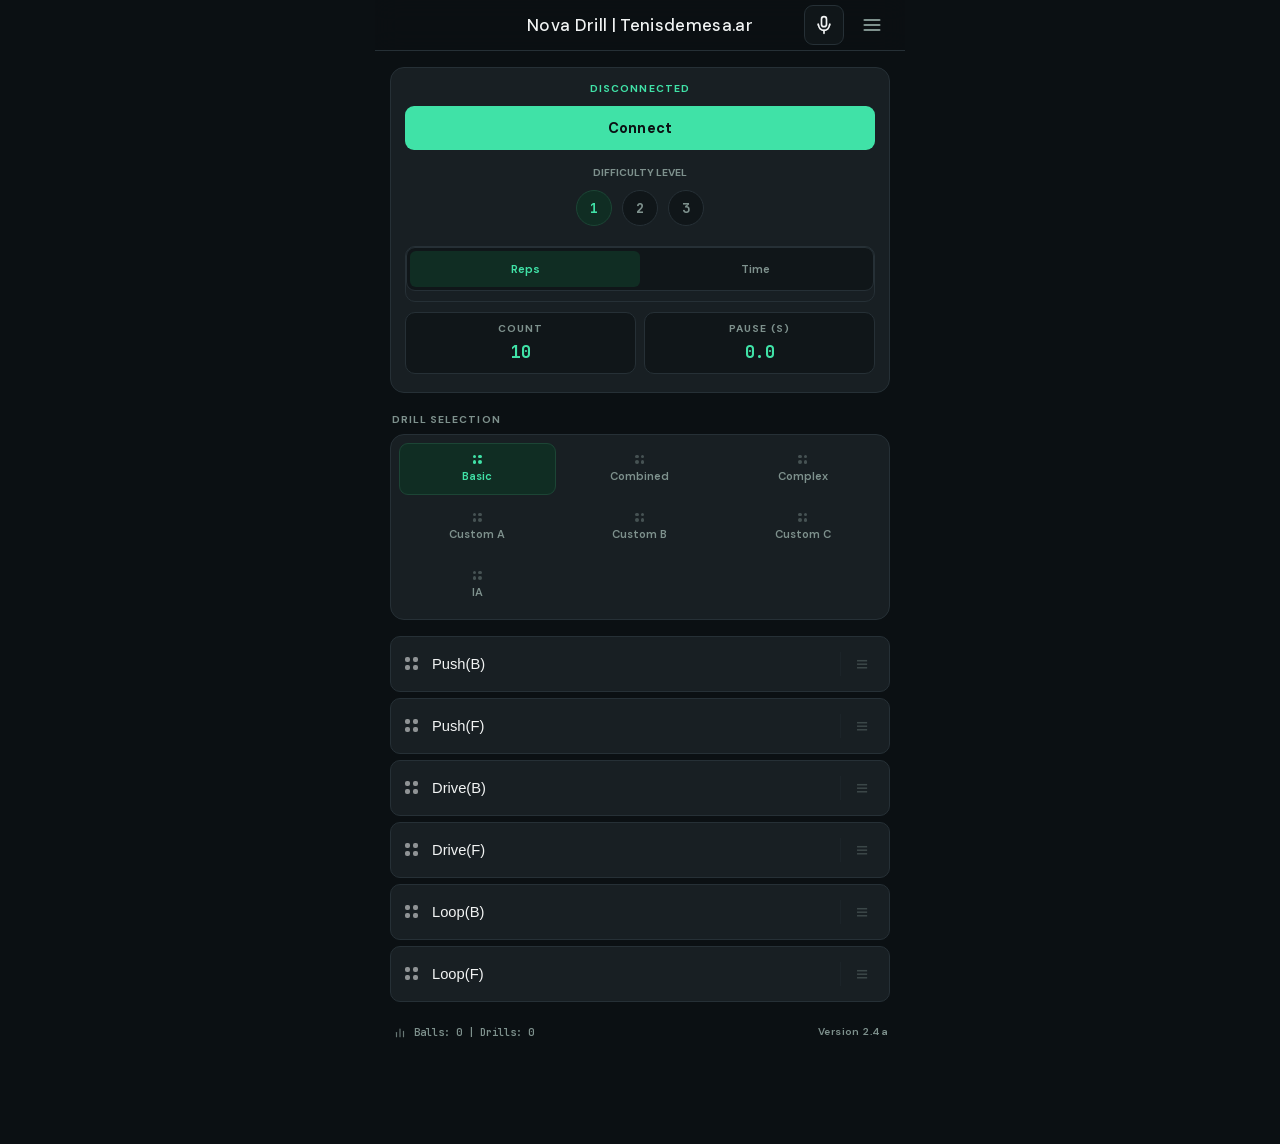
==== v2/index.html @ 384da22a "Put the app in v2/, and publish it with no build command at all The copy script existed to answer on" ====
<!DOCTYPE html>
<html lang="en" data-theme="standard">
<head>
    <meta charset="UTF-8">
    <!-- viewport-fit=cover lets the installed app draw under the status bar and
         notch; css/style.css pads it back out with env(safe-area-inset-*). -->
    <meta name="viewport" content="width=device-width, initial-scale=1.0, maximum-scale=1.0, user-scalable=no, viewport-fit=cover">
    <title data-i18n="app.title">Nova Drill | Tenisdemesa.ar</title>

    <!-- Installable app. The manifest carries one static theme_color, so
         js/pwa.js rewrites the meta tag below to follow the chosen theme. -->
    <link rel="manifest" href="manifest.webmanifest">
    <meta name="theme-color" content="#0b1013">
    <link rel="icon" href="icons/icon.svg" type="image/svg+xml">
    <link rel="icon" href="icons/favicon-32.png" sizes="32x32" type="image/png">
    <link rel="apple-touch-icon" href="icons/apple-touch-icon.png">

    <!-- Self-hosted, and precached by sw.js, so the type survives a launch
         with no network. The latin-ext faces are deliberately NOT preloaded:
         they only matter for the accented characters, and the browser fetches
         them on demand. -->
    <link rel="preload" href="fonts/dm-sans-latin.woff2" as="font" type="font/woff2" crossorigin>
    <link rel="preload" href="fonts/jbm-latin.woff2" as="font" type="font/woff2" crossorigin>

    <!-- iOS ignores the manifest for these three; ignored elsewhere. -->
    <meta name="apple-mobile-web-app-capable" content="yes">
    <meta name="apple-mobile-web-app-status-bar-style" content="black-translucent">
    <!-- The home-screen label, not the tab title. Launchers truncate these hard
         (Android around 12 characters), so this is the short form of the name
         rather than the full "Nova Drill | Tenisdemesa.ar". -->
    <meta name="apple-mobile-web-app-title" content="Nova Drill">

    <link rel="stylesheet" href="css/style.css">
</head>
<body>

<div class="container">
    
    <header>
        <!-- Two forms of one name. The header also floats two 40px controls
             over its right margin, and on a 375px phone the full name and those
             buttons cannot both fit at any readable size - they overlapped by
             7px on an iPhone SE, which is not a screen anybody should have to
             scroll a header for. The short form is the same brand, and it is
             what a narrow header has always wanted. -->
        <h1 class="brand">
            <!-- The name is the site's name, so the name goes to the site. It
                 carries no link styling: this is the app's own header, and the
                 anchor is here to make the line tappable and focusable rather
                 than to shout. `target` is what keeps a stray tap from
                 navigating a training session off the page. -->
            <a class="brand-link" href="https://tenisdemesa.ar/" target="_blank" rel="noopener noreferrer">
                <span class="brand-full" data-i18n="app.title">Nova Drill | Tenisdemesa.ar</span>
                <span class="brand-short" data-i18n="app.shortTitle">Nova</span>
            </a>
        </h1>
        <div class="ai-open-wrap">
            <button class="ai-open-btn" onclick="window.openAiView()" data-i18n-attr="aria-label:a11y.openAi;title:menu.ai">
                <svg viewBox="0 0 24 24" width="20" height="20" fill="none" stroke="currentColor" stroke-width="2" stroke-linecap="round" stroke-linejoin="round" aria-hidden="true">
                    <rect x="9" y="2" width="6" height="12" rx="3"></rect>
                    <line x1="5" y1="11" x2="5" y2="12"></line>
                    <line x1="19" y1="11" x2="19" y2="12"></line>
                    <path d="M5.5 12a6.5 6.5 0 0 0 13 0"></path>
                    <line x1="12" y1="18.5" x2="12" y2="22"></line>
                </svg>
            </button>
            <div class="menu-btn" onclick="toggleMenu()">
                <svg viewBox="0 0 24 24" stroke="currentColor" stroke-width="2.5" fill="none" stroke-linecap="round" stroke-linejoin="round"><line x1="3" y1="12" x2="21" y2="12"></line><line x1="3" y1="6" x2="21" y2="6"></line><line x1="3" y1="18" x2="21" y2="18"></line></svg>
            </div>
        </div>

        <!-- The dropdown lives INSIDE the header, and that is load-bearing.
             The header is `position: sticky`, so it is also the containing
             block for this absolutely-positioned child: `top: 58px` means 58px
             below the header, wherever the header currently is.

             It used to be a sibling of the header, inside .container. The
             container is `position: relative` and does not move when you
             scroll, so the menu was pinned 58px from the top of the DOCUMENT:
             scroll down, tap the hamburger - which stays on screen, because
             it is in the sticky header - and the menu opens 172px above the
             top of the viewport. Tapping the menu did nothing and looked
             like a dead button. -->
        <div id="theme-menu" class="theme-menu">
        <div class="menu-title" data-i18n="menu.drill">Drill</div>
        <!-- The colour chips stand in for the icon each row would have. They
             are decorative, so they follow the palette's semantic colours
             rather than carrying hexes of their own - two of the originals
             (#0984e3, #f5a623) were not in the palette at all after the
             redesign. -->
        <div class="theme-item" onclick="window.handleDownloadDialog()">
            <span class="color-preview" style="background:var(--spin-back)"></span> <span data-i18n="menu.downloadDrill">Download Drill</span>
        </div>

        <div class="theme-item" onclick="exportCustomDrills()"><span class="color-preview" style="background:var(--text)"></span> <span data-i18n="menu.exportDrills">Export Drills</span></div>
        <div class="theme-item" onclick="document.getElementById('csv-input').click()"><span class="color-preview" style="background:var(--text)"></span> <span data-i18n="menu.importDrills">Import Drills</span></div>

        <div style="border-top: 1px solid var(--border); margin: 5px 0;"></div>

        <div class="theme-item" onclick="window.openSettings()"><span class="color-preview" style="background:var(--spin-top)"></span> <span data-i18n="menu.settings">Settings</span></div>
        <div class="theme-item" onclick="window.openAboutModal()" data-i18n="menu.about">About</div>
        </div>
    </header>

    <input type="file" id="csv-input" accept=".csv" style="display:none" onchange="handleCSVUpload(event)">
    <input type="file" id="preset-file-input" accept=".json,.csv" style="display:none" onchange="handlePresetFileUpload(event)">

    <div class="settings-card">
        <div id="status-text" data-i18n="status.disconnected">Disconnected</div>
        <button id="btn-connect" class="btn-connect" data-i18n="action.connect">Connect</button>

        <div class="control-group" id="grp-difficulty">
            <div style="text-align:center; font-size:0.65rem; color:var(--text-light); margin-bottom:5px; font-weight:700;" data-i18n="label.difficulty">DIFFICULTY LEVEL</div>
            <div class="level-select">
                <div class="lvl-dot active" onclick="setLevel(1, this)">1</div>
                <div class="lvl-dot" onclick="setLevel(2, this)">2</div>
                <div class="lvl-dot" onclick="setLevel(3, this)">3</div>
            </div>
        </div>

        <div class="control-pill" style="margin-bottom: 10px; box-shadow:none; background:transparent; padding:0;">
            <div class="mode-switch">
                <div class="mode-option active" onclick="setMode('reps', this)" data-i18n="mode.reps">Reps</div>
                <div class="mode-option" onclick="setMode('time', this)" data-i18n="mode.time">Time</div>
            </div>
        </div>

        <div class="controls-row">
            <div class="control-pill" id="ui-reps">
                <label data-i18n="label.count">Count</label>
                <input type="number" id="input-reps" value="10">
            </div>
            <div class="control-pill hidden" id="ui-time">
                <label data-i18n="label.timeSeconds">Time (s)</label>
                <input type="number" id="input-time" value="60" step="10">
            </div>
                <div class="control-pill">
                    <label data-i18n="label.pauseSeconds">Pause (s)</label> <input type="number" id="input-pause" value="0.0" step="0.1">
                </div>
        </div>
    </div>

    <div class="section-label" data-i18n="label.drillSelection">Drill Selection</div>
    
    <div class="tabs-container">
        <div class="tab-btn active" onclick="switchTab('basic', this)">
            <div class="icon-grid"><div class="icon-dot"></div><div class="icon-dot"></div><div class="icon-dot"></div><div class="icon-dot"></div></div> <span data-i18n="tab.basic">Basic</span>
        </div>
        <div class="tab-btn" onclick="switchTab('combined', this)">
            <div class="icon-grid"><div class="icon-dot"></div><div class="icon-dot"></div><div class="icon-dot"></div><div class="icon-dot"></div></div> <span data-i18n="tab.combined">Combined</span>
        </div>
        <div class="tab-btn" onclick="switchTab('complex', this)">
            <div class="icon-grid"><div class="icon-dot"></div><div class="icon-dot"></div><div class="icon-dot"></div><div class="icon-dot"></div></div> <span data-i18n="tab.complex">Complex</span>
        </div>
        
        <div class="tab-btn" 
             onclick="switchTab('custom-a', this)"
             ondrop="window.handleTabDrop(event, 'custom-a')" 
             ondragover="window.allowTabDrop(event)">
            <div class="icon-grid"><div class="icon-dot"></div><div class="icon-dot"></div><div class="icon-dot"></div><div class="icon-dot"></div></div> <span data-i18n="tab.custom-a">Custom A</span>
        </div>
        <div class="tab-btn" 
             onclick="switchTab('custom-b', this)"
             ondrop="window.handleTabDrop(event, 'custom-b')" 
             ondragover="window.allowTabDrop(event)">
            <div class="icon-grid"><div class="icon-dot"></div><div class="icon-dot"></div><div class="icon-dot"></div><div class="icon-dot"></div></div> <span data-i18n="tab.custom-b">Custom B</span>
        </div>
        <div class="tab-btn" 
             onclick="switchTab('custom-c', this)"
             ondrop="window.handleTabDrop(event, 'custom-c')" 
             ondragover="window.allowTabDrop(event)">
            <div class="icon-grid"><div class="icon-dot"></div><div class="icon-dot"></div><div class="icon-dot"></div><div class="icon-dot"></div></div> <span data-i18n="tab.custom-c">Custom C</span>
        </div>
        <!-- The assistant's own category. It is NOT a custom set: AI drills
             live in nova_ai_drills, so importing a CSV cannot reach them and
             they are not in the shared drill file until one is moved. -->
        <div class="tab-btn" onclick="switchTab('ia', this)">
            <div class="icon-grid"><div class="icon-dot"></div><div class="icon-dot"></div><div class="icon-dot"></div><div class="icon-dot"></div></div> <span data-i18n="tab.ia">IA</span>
        </div>
    </div>

    <div id="view-basic" class="drill-list"></div>
    <div id="view-combined" class="drill-list hidden"></div>
    <div id="view-complex" class="drill-list hidden"></div>
    <div id="view-custom-a" class="drill-list hidden"></div>
    <div id="view-custom-b" class="drill-list hidden"></div>
    <div id="view-custom-c" class="drill-list hidden"></div>
    <div id="view-ia" class="drill-list hidden"></div>

    <div class="footer-row">
        <!-- The running totals are also the way into the statistics screen.
             A <button> rather than a div with onclick, because it is a control:
             it has to be focusable and fire on Enter/Space, and it needs a
             tap target. The padding is negative so the 40px hit area does not
             push the footer line apart. The .sr-only span names the
             destination without adding anything to the visual line - and its
             presence keeps the accessible name a superset of the visible
             label, which is what WCAG 2.5.3 asks for. -->
        <button class="stats-link" onclick="window.openStatsFromDrills()">
            <svg class="stats-link-icon" viewBox="0 0 24 24" fill="none" stroke="currentColor"
                 stroke-width="2" stroke-linecap="round" aria-hidden="true">
                <line x1="6" y1="20" x2="6" y2="13"></line>
                <line x1="12" y1="20" x2="12" y2="7"></line>
                <line x1="18" y1="20" x2="18" y2="11"></line>
            </svg>
            <span id="stats-display">Balls: 0 | Drills: 0</span>
            <span class="sr-only" data-i18n="menu.statistics">Statistics</span>
        </button>
        <div data-i18n="footer.version">Version 2.4a</div>
    </div>
    
    <div id="log" class="log-box"></div>
</div>

<!-- Settings: a full screen, not a modal. Everything that is not a
     drill action lives here. -->
<div id="settings-view" class="settings-view" hidden>
    <div class="settings-shell">
        <header class="settings-header">
            <button class="settings-back" onclick="window.closeSettings()" data-i18n-attr="aria-label:a11y.backToDrills">
                <svg viewBox="0 0 24 24" width="20" height="20" fill="none" stroke="currentColor" stroke-width="2.5" stroke-linecap="round" stroke-linejoin="round">
                    <polyline points="15 18 9 12 15 6"></polyline>
                </svg>
                <span data-i18n="menu.drill">Drills</span>
            </button>
            <h1 data-i18n="menu.settings">Settings</h1>
        </header>
        <div class="settings-body" id="settings-body"></div>
    </div>
</div>

<!-- Statistics: a full screen above Settings, reached from a row in Settings.
     Same treatment as #settings-view, and later in the file so it stacks on
     top of it. -->
<div id="stats-view" class="stats-view" hidden>
    <div class="settings-shell">
        <header class="settings-header">
            <button class="settings-back" onclick="window.closeStatsView()" data-i18n-attr="aria-label:a11y.backToSettings">
                <svg viewBox="0 0 24 24" width="20" height="20" fill="none" stroke="currentColor" stroke-width="2.5" stroke-linecap="round" stroke-linejoin="round">
                    <polyline points="15 18 9 12 15 6"></polyline>
                </svg>
                <span data-i18n="menu.settings">Settings</span>
            </button>
            <h1 data-i18n="menu.statistics">Statistics</h1>
        </header>
        <div class="settings-body" id="stats-body"></div>
    </div>
</div>

<!-- The AI assistant: a full screen above Statistics, reusing the same
     settings chrome. It comes after #stats-view so its z-index band (170)
     stacks over it, and before the modals, which it does not. Same
     open/close/hidden discipline as #settings-view and #stats-view. -->
<div id="ai-view" class="ai-view" hidden>
    <div class="settings-shell">
        <header class="settings-header">
            <button class="settings-back" onclick="window.closeAiView()" data-i18n-attr="aria-label:a11y.backToDrills">
                <svg viewBox="0 0 24 24" width="20" height="20" fill="none" stroke="currentColor" stroke-width="2.5" stroke-linecap="round" stroke-linejoin="round">
                    <polyline points="15 18 9 12 15 6"></polyline>
                </svg>
                <span data-i18n="ai.back">Drills</span>
            </button>
            <h1 data-i18n="ai.title">AI assistant</h1>
        </header>
        <div class="settings-body" id="ai-body"></div>
    </div>
</div>

<div id="toast" data-i18n="toast.default">Notification</div>
<div id="editor-modal" class="modal-overlay">
    <div class="modal">
        <div class="modal-header">
            <div class="header-top">
                <div class="title-container" onclick="window.handleRenameDrill()">
                    <span id="editor-drill-name" data-i18n="editor.drillName">Drill Name</span>
                    <span id="editor-drill-edit-icon">✎</span>
                </div>
                <div class="modal-close" onclick="closeEditor()">×</div>
            </div>
            <div class="header-actions">
                <button class="btn-header-share" onclick="window.handleShareDrill()" data-i18n-attr="title:editor.shareDrill">
                    <svg viewBox="0 0 24 24"><path d="M4 12v8a2 2 0 0 0 2 2h12a2 2 0 0 0 2-2v-8"></path><polyline points="16 6 12 2 8 6"></polyline><line x1="12" y1="2" x2="12" y2="15"></line></svg>
                </button>
                <label class="random-toggle-container">
                    <span class="toggle-label" data-i18n="editor.random">Random</span>
                    <input type="checkbox" id="chk-drill-random">
                    <div class="toggle-switch"></div>
                </label>
            </div>
        </div>
        <div id="editor-body" class="modal-body"></div>
        <div class="modal-footer">
            <button class="btn-modal btn-delete-drill" onclick="window.handleDeleteDrill()" data-i18n-attr="title:a11y.deleteDrill">
                <svg viewBox="0 0 24 24" fill="none" stroke="currentColor" stroke-width="2" stroke-linecap="round" stroke-linejoin="round">
                    <path d="M3.5 6h17"></path>
                    <path d="M8.7 6V4.3A1.3 1.3 0 0 1 10 3h4a1.3 1.3 0 0 1 1.3 1.3V6"></path>
                    <path d="M18.4 6l-.85 13.1a2 2 0 0 1-2 1.9H8.45a2 2 0 0 1-2-1.9L5.6 6"></path>
                    <path d="M10 10.5v6"></path><path d="M14 10.5v6"></path>
                </svg>
            </button>
            <button class="btn-modal btn-test-combo" onclick="window.handleTestCombo()" data-i18n="editor.testDrill">Test drill</button>
            <button class="btn-modal btn-save-as" onclick="window.handleSaveAsDrill()" data-i18n="action.saveAs">Save As</button>
            <button class="btn-modal btn-save" onclick="saveDrillChanges()" data-i18n="action.save">Save</button>
        </div>
    </div>
</div>

<div id="run-overlay" class="modal-overlay">
    <div class="modal" style="background: var(--surface); width: 90%; max-width:450px; padding: 30px 20px;">
        <div id="run-ui">
            <div class="countdown-circle">
                <svg viewBox="0 0 200 200">
                    <circle class="track" cx="100" cy="100" r="90"></circle>
                    <circle class="progress" id="run-progress" cx="100" cy="100" r="90"></circle>
                </svg>
                <div class="center-text">
                    <div class="count-val" id="run-display">4</div>
                    <div class="status-label" id="run-label" data-i18n="run.getReady">GET READY</div>
                </div>
            </div>
            <div class="run-controls">
                <button id="btn-pause" class="btn-run-ctrl btn-pause" onclick="togglePause()" data-i18n="run.pause">PAUSE</button>
                <button class="btn-run-ctrl btn-stop-run" onclick="stopRun()" data-i18n="run.stop">STOP</button>
            </div>
        </div>
    </div>
</div>

<div id="download-modal" class="modal-overlay">
    <div class="modal" style="height:auto; min-height:300px;">
        <div class="modal-header">
            <div class="modal-title" data-i18n="modal.importDrill">Import Drill</div>
            <div class="modal-close" onclick="window.closeDownloadModal()">×</div>
        </div>
        <div class="modal-body" style="display:flex; flex-direction:column; gap:20px; padding-top:15px;">
            <div class="control-pill" style="box-shadow:none; border:1px solid var(--border);">
                <label data-i18n="label.shareCode">Share Code</label>
                <input type="text" id="dl-code" data-i18n-attr="placeholder:placeholder.shareCode" placeholder="ABC123" maxlength="6" 
                       style="text-align:center; letter-spacing:4px; text-transform:uppercase; font-size:1.6rem; color:var(--primary); font-weight:800;">
            </div>
            <div>
                <div class="section-label" style="text-align:center; margin-bottom:8px;" data-i18n="label.selectDestination">Select Destination</div>
                <div class="mode-switch" id="dl-cat-switch">
                    <div class="mode-option active" onclick="window.selectDlCategory('custom-a', this)" data-i18n="tab.custom-a">Custom A</div>
                    <div class="mode-option" onclick="window.selectDlCategory('custom-b', this)" data-i18n="tab.custom-b">Custom B</div>
                    <div class="mode-option" onclick="window.selectDlCategory('custom-c', this)" data-i18n="tab.custom-c">Custom C</div>
                </div>
            </div>
        </div>
        <div class="modal-footer">
             <button class="btn-modal btn-save" onclick="window.performDownload()" data-i18n="action.downloadImport">Download & Import</button>
        </div>
    </div>
</div>

<div id="save-as-modal" class="modal-overlay">
    <div class="modal" style="height:auto; min-height:300px;">
        <div class="modal-header">
            <div class="modal-title" data-i18n="modal.saveAsNew">Save As New Drill</div>
            <div class="modal-close" onclick="window.closeSaveAsModal()">×</div>
        </div>
        <div class="modal-body" style="display:flex; flex-direction:column; gap:20px; padding-top:15px;">
            <div class="control-pill" style="box-shadow:none; border:1px solid var(--border);">
                <label data-i18n="label.drillNameMax40">Drill Name (Max 40)</label>
                <input type="text" id="save-name" data-i18n-attr="placeholder:placeholder.myNewDrill" placeholder="My New Drill" maxlength="40" 
                       style="text-align:center; font-size:1.2rem; color:var(--primary); font-weight:800; background:transparent;">
            </div>
            <div>
                <div class="section-label" style="text-align:center; margin-bottom:8px;" data-i18n="label.selectDestination">Select Destination</div>
                <div class="mode-switch" id="save-cat-switch">
                    <div class="mode-option active" onclick="window.selectSaveCategory('custom-a', this)" data-i18n="tab.custom-a">Custom A</div>
                    <div class="mode-option" onclick="window.selectSaveCategory('custom-b', this)" data-i18n="tab.custom-b">Custom B</div>
                    <div class="mode-option" onclick="window.selectSaveCategory('custom-c', this)" data-i18n="tab.custom-c">Custom C</div>
                </div>
            </div>
        </div>
        <div class="modal-footer">
             <button class="btn-modal btn-save" onclick="window.performSaveAs()" data-i18n="action.saveDrill">Save Drill</button>
        </div>
    </div>
</div>

<div id="preset-sheet" class="modal-overlay">
    <div class="modal" style="height:auto; max-height:90vh;">
        <div class="modal-header">
            <div class="modal-title" data-i18n="modal.ballPresets">Ball Presets</div>
            <div class="modal-close" onclick="window.closePresetSheet()">&times;</div>
        </div>
        <div class="modal-body" id="preset-list"></div>
        <div class="modal-footer">
            <button class="btn-modal btn-preset-new" onclick="window.openPresetEditor(null)" data-i18n="action.newPreset">+ New Preset</button>
        </div>
    </div>
</div>

<div id="preset-modal" class="modal-overlay">
    <div class="modal" style="height:auto; max-height:90vh;">
        <div class="modal-header">
            <div class="modal-title" id="preset-modal-title" data-i18n="modal.newPreset">New Preset</div>
            <div class="modal-close" onclick="window.closePresetEditor()">&times;</div>
        </div>
        <div class="modal-body" id="preset-editor-body"></div>
        <div class="modal-footer">
            <button class="btn-modal btn-delete-preset" onclick="window.deleteEditingPreset()" data-i18n-attr="title:a11y.deletePreset">
                <svg viewBox="0 0 24 24" fill="none" stroke="currentColor" stroke-width="2" stroke-linecap="round" stroke-linejoin="round">
                    <path d="M3.5 6h17"></path>
                    <path d="M8.7 6V4.3A1.3 1.3 0 0 1 10 3h4a1.3 1.3 0 0 1 1.3 1.3V6"></path>
                    <path d="M18.4 6l-.85 13.1a2 2 0 0 1-2 1.9H8.45a2 2 0 0 1-2-1.9L5.6 6"></path>
                    <path d="M10 10.5v6"></path><path d="M14 10.5v6"></path>
                </svg>
            </button>
            <button class="btn-modal btn-save" onclick="window.savePresetEditor()" data-i18n="action.savePreset">Save Preset</button>
        </div>
    </div>
</div>

<div id="about-modal" class="modal-overlay">
    <div class="modal" style="height:auto; width:88%; max-width:340px;">
        <div class="modal-header">
            <div class="modal-title" data-i18n="modal.about">About</div>
            <div class="modal-close" onclick="window.closeAboutModal()">×</div>
        </div>
        <div class="modal-body about-body">
            <h3 class="about-title" data-i18n="app.title">Nova Drill | Tenisdemesa.ar</h3>
            <p class="about-version" data-i18n="footer.version">Version 2.4a</p>
            <a class="about-link" href="https://github.com/Ceneka/nova" target="_blank" rel="noopener noreferrer"
               data-i18n="about.viewOnGithub">View on GitHub</a>

            <!-- Where the app lives. The blurb is the reason to go there, not
                 just the domain, so it is written as a sentence rather than
                 left to the URL to explain. The domain itself is not
                 translated - it is a domain. -->
            <a class="about-site" href="https://tenisdemesa.ar/" target="_blank" rel="noopener noreferrer">
                <span class="about-site-name">tenisdemesa.ar</span>
                <span class="about-site-blurb" data-i18n="about.siteBlurb">Find table tennis tournaments all over Argentina.</span>
            </a>

            <!-- The original. Kept deliberately: this app is a continuation of
                 someone else's, and the About box is the one place that fact
                 is visible without leaving the app. -->
            <div class="about-credits">
                <p class="about-thanks" data-i18n="about.thanks">An independent continuation of the original Nova app. Thanks to its author for the work this is built on.</p>
                <a class="about-original" href="https://github.com/olanga/nova" target="_blank" rel="noopener noreferrer"
                   data-i18n="about.originalProject">Visit the original project</a>
            </div>
        </div>
    </div>
</div>

<div id="summary-modal" class="modal-overlay">
    <div class="modal" style="height:auto; width:90%; max-width:380px;">
        <div class="modal-header">
            <div class="modal-title" data-i18n="modal.sessionSummary">Session Summary</div>
        </div>
        <div class="modal-body" style="display:flex; flex-direction:column; gap:15px; padding:15px 0;">
            <div style="text-align:center; color:var(--text-light); font-size:0.9rem; margin-bottom:10px;">
                <span data-i18n="summary.complete">Training session complete!</span>
            </div>
            <div style="display:flex; gap:10px; justify-content:center;">
                <div class="control-pill">
                    <label data-i18n="unit.drills">Drills</label>
                    <div id="sum-drills-val" style="font-size:1.8rem; font-weight:800; color:var(--primary); line-height:1;">0</div>
                </div>
                <div class="control-pill">
                    <label data-i18n="unit.balls">Balls</label>
                    <div id="sum-balls-val" style="font-size:1.8rem; font-weight:800; color:var(--primary); line-height:1;">0</div>
                </div>
                <div class="control-pill">
                    <label data-i18n="unit.time">Time</label>
                    <div id="sum-time-val" style="font-size:1.8rem; font-weight:800; color:var(--text); line-height:1;">0:00</div>
                </div>
            </div>
        </div>
        <div class="modal-footer">
             <button class="btn-modal btn-save" onclick="window.closeSummaryModal()" data-i18n="action.close">Close</button>
        </div>
    </div>
</div>

<script type="module" src="js/main.js"></script>

</body>
</html>
---- v2/css/style.css ----
/* ==========================================================================
   NOVA DRILL CONTROL

   The visual system is a dark, low-chroma shell with one bright "neon"
   accent, taken from tenisdemesa.ar so the app and the site it ships inside
   read as one thing. The four themes are four accent hues over the same dark
   surfaces, which is why a stored theme preference (nova_theme_pref) still
   means something after this change.

   Nothing here is a build artefact. One stylesheet, CSS custom properties per
   theme, no preprocessor. See AGENTS.md.
   ========================================================================== */

/* ==========================================================================
   TYPEFACES
   DM Sans for the interface, JetBrains Mono for anything numeric. Both are
   self-hosted under fonts/ rather than pulled from a CDN: this app's whole
   reason for existing is running with no signal at a table, and a webfont
   that only arrives over the network is a webfont that silently falls back
   exactly when it matters. Both are SIL Open Font License 1.1.
   ========================================================================== */

/* Latin-ext first: the unicode-range on each face is what tells the browser
   which file a character lives in, so order here is cosmetic. */
@font-face {
    font-family: 'DM Sans';
    font-style: normal;
    font-weight: 100 1000;
    font-display: swap;
    src: url('../fonts/dm-sans-latin-ext.woff2') format('woff2');
    unicode-range: U+0100-02BA, U+02BD-02C5, U+02C7-02CC, U+02CE-02D7,
                   U+02DD-02FF, U+0304, U+0308, U+0329, U+1D00-1DBF,
                   U+1E00-1E9F, U+1EF2-1EFF, U+2020, U+20A0-20AB, U+20AD-20C0,
                   U+2113, U+2C60-2C7F, U+A720-A7FF;
}
@font-face {
    font-family: 'DM Sans';
    font-style: normal;
    font-weight: 100 1000;
    font-display: swap;
    src: url('../fonts/dm-sans-latin.woff2') format('woff2');
    unicode-range: U+0000-00FF, U+0131, U+0152-0153, U+02BB-02BC, U+02C6,
                   U+02DA, U+02DC, U+0304, U+0308, U+0329, U+2000-206F,
                   U+20AC, U+2122, U+2191, U+2193, U+2212, U+2215, U+FEFF,
                   U+FFFD;
}

@font-face {
    font-family: 'JetBrains Mono';
    font-style: normal;
    font-weight: 100 800;
    font-display: swap;
    src: url('../fonts/jbm-latin-ext.woff2') format('woff2');
    unicode-range: U+0100-02BA, U+02BD-02C5, U+02C7-02CC, U+02CE-02D7,
                   U+02DD-02FF, U+0304, U+0308, U+0329, U+1D00-1DBF,
                   U+1E00-1E9F, U+1EF2-1EFF, U+2020, U+20A0-20AB, U+20AD-20C0,
                   U+2113, U+2C60-2C7F, U+A720-A7FF;
}
@font-face {
    font-family: 'JetBrains Mono';
    font-style: normal;
    font-weight: 100 800;
    font-display: swap;
    src: url('../fonts/jbm-latin.woff2') format('woff2');
    unicode-range: U+0000-00FF, U+0131, U+0152-0153, U+02BB-02BC, U+02C6,
                   U+02DA, U+02DC, U+0304, U+0308, U+0329, U+2000-206F,
                   U+20AC, U+2122, U+2191, U+2193, U+2212, U+2215, U+FEFF,
                   U+FFFD;
}

/* ==========================================================================
   THEME DEFINITIONS

   The neutrals are shared by all four themes on purpose: only the accent
   changes. That is what makes the Settings theme grid readable as a row of
   colour choices rather than four different-looking apps.

   Every text/background pair below clears WCAG AA in every theme, and
   tests/integration.html re-checks the preset and statistics screens on every
   push rather than taking this comment's word for it.

   --danger and --primary are FILL colours: text on them is --on-accent, which
   is a near-black and clears AA on all four accents. White does not (it is
   3.9:1 on the danger red), which is why the deletes are dark-on-red.
   ========================================================================== */

:root {
    --trans-speed: 0.2s;

    --font-sans: 'DM Sans', -apple-system, BlinkMacSystemFont, 'Segoe UI',
                 Roboto, Helvetica, Arial, sans-serif;
    --font-mono: 'JetBrains Mono', ui-monospace, SFMono-Regular, Menlo,
                 Consolas, monospace;

    /* Shared neutrals. These are tenisdemesa.ar's own values, rounded to
       8-bit hex: hsl(204 25% 6%) and friends. */
    --bg: #0b1013;            /* the page, and the status bar */
    --surface: #181f23;       /* a card sitting on the page */
    --card-bg: #12181c;       /* a recessed container INSIDE a surface */
    --input-bg: #101619;      /* wells, tracks, anything you type into */
    --text: #f1f3f3;          /* hsl(160 8% 95%) */
    --text-light: #7e918d;    /* hsl(168 8% 53%) - 5.0:1 on --surface */
    --border: #263036;        /* hairline; hsl(204 18% 18%) */
    --header-bg: rgba(11, 16, 19, 0.82);
    --menu-bg: rgba(24, 31, 35, 0.97);
    --shadow: rgba(0, 0, 0, 0.5);

    /* Text that sits ON a --primary / --danger / --spin-* fill. */
    --on-accent: #0b1013;

    /* Semantic fills that are the same in every theme. */
    --danger: #e5484d;
    --danger-ink: #ff8a8f;    /* --danger as TEXT, which needs to be lighter */
    --danger-dim: rgba(229, 72, 77, 0.14);
    --spin-top: #f2a33c;      /* topspin, and only topspin, is amber */
    --spin-back: #3fa9f5;     /* backspin is blue, in every theme */
    --switch-off: #2b383e;    /* a toggle that is off */
    --hover: rgba(255, 255, 255, 0.05);
    --log-bg: #0d1214;

    /* A focus ring and a selected state are boundaries, not decoration, so
       they wear the accent: it is the one colour here with the contrast to
       carry a 3:1 non-text boundary on a near-black surface. */
    --focus: var(--primary);
}

/* Mesa - the tenisdemesa.ar accent, hsl(158 74% 57%). */
[data-theme="standard"] {
    --primary: #40e2a7;
    --primary-ink: #40e2a7;
    --primary-solid-ink: #0b1013;
    --primary-dim: rgba(64, 226, 167, 0.12);
    --accent-fill: #102d23;   /* hsl(158 48% 12%) */
    --accent-line: #1c4535;   /* the site's own accent button border */
    --ring-track: #263036;
    --ring-color: #40e2a7;
}

/* Ocean - the same dark shell on a sky-blue accent. */
[data-theme="ocean"] {
    --primary: #45b8f0;
    --primary-ink: #45b8f0;
    --primary-solid-ink: #07131c;
    --primary-dim: rgba(69, 184, 240, 0.12);
    --accent-fill: #0d2635;
    --accent-line: #16455f;
    --ring-track: #263036;
    --ring-color: #45b8f0;
}

/* Forest - a leaf green, far enough from Mesa's mint to tell apart in the
   theme grid at 26px. */
[data-theme="forest"] {
    --primary: #8fd14f;
    --primary-ink: #8fd14f;
    --primary-solid-ink: #0f1407;
    --primary-dim: rgba(143, 209, 79, 0.12);
    --accent-fill: #1e2a12;
    --accent-line: #3c5220;
    --ring-track: #263036;
    --ring-color: #8fd14f;
}

/* Night - violet. */
[data-theme="night"] {
    --primary: #b98cf5;
    --primary-ink: #b98cf5;
    --primary-solid-ink: #120a1f;
    --primary-dim: rgba(185, 140, 245, 0.13);
    --accent-fill: #241a37;
    --accent-line: #43305e;
    --ring-track: #263036;
    --ring-color: #b98cf5;
}

/* ==========================================================================
   GLOBAL
   ========================================================================== */

body {
    font-family: var(--font-sans);
    background: var(--bg);
    color: var(--text);
    display: flex;
    flex-direction: column;
    align-items: center;
    min-height: 100vh;
    margin: 0;
    padding: 0 15px;
    box-sizing: border-box;
    transition: background-color var(--trans-speed), color var(--trans-speed);
    -webkit-font-smoothing: antialiased;
    -moz-osx-font-smoothing: grayscale;
    -webkit-tap-highlight-color: transparent;
}

.container {
    width: 100%;
    max-width: 500px;
    position: relative;
    padding-bottom: 80px;
}

/* Every focusable control gets the accent ring. The app is a touch app, so
   this mostly matters for the keyboard cases (Settings, the editor), but a
   visible focus style has to be visible somewhere. */
:focus-visible {
    outline: 2px solid var(--focus);
    outline-offset: 2px;
    border-radius: 4px;
}

/* --- HEADER --- */
/* Sticky with a blurred backdrop, the way the rest of the site holds its nav
   in place. It is inside .container, so it sticks to the top of the document
   scroll rather than floating free. */
header {
    display: flex;
    align-items: center;
    justify-content: center;
    /* The title is the ONLY thing in the flow and stays genuinely centred.
       The buttons float over the header's right margin, which is what the
       hamburger always did. Reserving a grid column for them instead - the
       obvious-looking fix - costs the title its width: at 430px a 1fr-auto-1fr
       grid leaves the title 208px for 219px of text, and at 320px it leaves
       98px, so it clips either way. Floating needs no space reserved, because
       the title is short enough to stop short of the buttons on its own. */
    position: sticky;
    top: 0;
    z-index: 90;
    margin: 0 -15px 16px;
    padding: 14px 25px;
    background: var(--header-bg);
    backdrop-filter: blur(12px);
    -webkit-backdrop-filter: blur(12px);
    border-bottom: 1px solid var(--border);
}
header h1 {
    min-width: 0;
    text-align: center;
    white-space: nowrap;
    overflow: hidden;
    text-overflow: ellipsis;
}
/* The brand is a link to the site the app is published inside, and it looks
   like nothing of the sort: no underline, no link colour. An anchor in the
   middle of the app's own header that painted itself like a link would fight
   the two controls floating beside it. Left `display: inline` on purpose - an
   inline-block would give the h1's `text-overflow: ellipsis` something it
   cannot clip. */
header h1 .brand-link {
    color: inherit;
    text-decoration: none;
    cursor: pointer;
}
/* The narrow form of the name. Below the breakpoint the short one is shown and
   the long one leaves the box entirely - `display: none`, not a smaller font,
   because at 320px the full name and two 40px buttons cannot both fit at any
   readable size.
   The number is arithmetic, not a guess. With the group 86px wide floating
   over a 15px margin, the clear space between a centred name and the group is
   `viewport/2 - 210px`; the full name needs ~16px of that to stop looking
   crowded, so anything under ~453px gets the short form. */
.brand-short { display: none; }
@media (max-width: 460px) {
    .brand-full { display: none; }
    .brand-short { display: inline; }
}

h1 {
    margin: 0;
    font-size: 1.05rem;
    font-weight: 500;
    letter-spacing: 0.02em;
    color: var(--text);
}

.menu-btn {
    position: absolute;
    /* `right: 8px` with `margin: -8px`, not `right: 0`. The negative margin
       hangs the 8px of padding outside the button so the icon lines up with
       the edge, which is the point of it - but paired with `right: 0` it also
       hung the button itself 8px past the viewport, and the whole page
       scrolled sideways by 8px. This keeps the padding hang and the box
       inside. Found by loading the real index.html, which no check did. */
    right: 8px;
    color: var(--text-light);
    cursor: pointer;
    padding: 8px;
    margin: -8px;
    z-index: 101;
    display: flex;
    align-items: center;
    justify-content: center;
    border-radius: 8px;
    transition: color var(--trans-speed);
}
.menu-btn:hover { color: var(--primary); }

.menu-btn svg { width: 20px; height: 20px; }

.theme-menu {
    position: absolute;
    /* A child of the STICKY header, so these are measured from the header and
       the dropdown follows it down the page. It was a child of .container
       before, which does not scroll, and the menu opened off the top of the
       screen. `right: 30px` rather than 15px: the header carries a -15px
       margin, so it is 30px wider than the container and the menu has to be
       pushed back to keep its right edge on the same pixel. */
    top: 58px;
    right: 30px;
    width: 210px;
    background: var(--menu-bg);
    backdrop-filter: blur(16px);
    -webkit-backdrop-filter: blur(16px);
    border-radius: 12px;
    box-shadow: 0 16px 40px var(--shadow);
    padding: 6px;
    display: flex;
    flex-direction: column;
    gap: 2px;
    z-index: 100;
    border: 1px solid var(--border);
    opacity: 0;
    transform: scale(0.95) translateY(-4px);
    transform-origin: top right;
    pointer-events: none;
    transition: opacity 0.16s, transform 0.16s;
}

.theme-menu.open {
    opacity: 1;
    transform: scale(1) translateY(0);
    pointer-events: auto;
}

.menu-title {
    font-size: 0.65rem;
    color: var(--text-light);
    font-weight: 700;
    padding: 8px 10px 6px;
    text-transform: uppercase;
    letter-spacing: 0.1em;
}

.theme-item {
    padding: 9px 10px;
    border-radius: 8px;
    cursor: pointer;
    font-size: 0.85rem;
    font-weight: 500;
    color: var(--text);
    display: flex;
    align-items: center;
    gap: 10px;
    transition: background var(--trans-speed), color var(--trans-speed);
}

.theme-item:hover {
    background: var(--hover);
    color: var(--primary);
}

.color-preview {
    width: 10px;
    height: 10px;
    border-radius: 3px;
    display: inline-block;
    flex-shrink: 0;
}
.reset-item { color: var(--danger-ink); }
.reset-item:hover { background: var(--danger-dim); color: var(--danger-ink); }

/* --- CONNECTION CARD --- */
.settings-card {
    background: var(--surface);
    border: 1px solid var(--border);
    border-radius: 14px;
    padding: 14px;
    margin-bottom: 20px;
    transition: background-color var(--trans-speed);
}

.btn-connect {
    width: 100%;
    padding: 12px;
    border: 1px solid transparent;
    border-radius: 9px;
    font-family: inherit;
    font-weight: 700;
    font-size: 0.9rem;
    letter-spacing: 0.01em;
    cursor: pointer;
    background: var(--primary);
    color: var(--primary-solid-ink);
    margin-bottom: 16px;
    transition: background var(--trans-speed), border-color var(--trans-speed),
                color var(--trans-speed), transform 0.1s;
}
.btn-connect:active { transform: scale(0.99); }

/* Connected swaps the solid fill for the accent pill the rest of the site
   uses for "this is the one that is on". */
.btn-connect.connected {
    background: var(--accent-fill);
    border-color: var(--accent-line);
    color: var(--primary);
}

.btn-connect.connecting { opacity: 0.75; cursor: progress; }
.btn-connect:disabled { cursor: not-allowed; }
@keyframes connect-pulse { 0%, 100% { opacity: 1 } 50% { opacity: 0.55 } }
.btn-connect.connecting { animation: connect-pulse 1.2s ease-in-out infinite; }
@media (prefers-reduced-motion: reduce) {
    .btn-connect.connecting { animation: none; }
}

.control-group {
    display: flex;
    flex-direction: column;
    gap: 6px;
    margin-bottom: 10px;
    transition: opacity 0.3s;
}

.controls-row { display: flex; gap: 8px; margin-bottom: 4px; }

.control-pill {
    background: var(--input-bg);
    border: 1px solid var(--border);
    border-radius: 10px;
    padding: 9px 10px;
    flex: 1;
    display: flex;
    flex-direction: column;
    align-items: center;
    justify-content: center;
    min-width: 0;
}

/* The site's micro-label: ~10px, uppercase, wide tracking, muted. Everything
   labelled the same way in this file copies this.

   0.65rem is 10.4px and it is a floor, not a preference: this app gets read at
   a table, and tests/integration.html fails the build on any preset-UI text
   under 10px. Do not introduce a smaller step without a reason that survives
   that check. */
.control-pill label,
.setting-label {
    font-size: 0.65rem;
    color: var(--text-light);
    margin-bottom: 3px;
    font-weight: 700;
    text-transform: uppercase;
    letter-spacing: 0.1em;
    line-height: 1.4;
}

input[type="number"] {
    border: none;
    font-family: var(--font-mono);
    font-size: 1.05rem;
    font-weight: 700;
    color: var(--primary);
    text-align: center;
    width: 100%;
    background: transparent;
    -moz-appearance: textfield;
    appearance: textfield;
}
input[type="number"]::-webkit-outer-spin-button,
input[type="number"]::-webkit-inner-spin-button { -webkit-appearance: none; margin: 0; }
input[type="number"]:focus { outline: none; }
input[type="number"]:disabled { opacity: 0.5; cursor: not-allowed; color: var(--text-light); }

/* --- SEGMENTED SWITCH (mode, spin, language) --- */
.mode-switch {
    display: flex;
    background: var(--input-bg);
    border: 1px solid var(--border);
    border-radius: 9px;
    padding: 3px;
    width: 100%;
    margin-bottom: 10px;
}

.mode-option {
    flex: 1;
    text-align: center;
    padding: 8px;
    font-size: 0.72rem;
    font-weight: 600;
    border-radius: 6px;
    cursor: pointer;
    color: var(--text-light);
    /* box-sizing is not global in this file, and 8px of padding either side of
       a 13px line box lands at 29px - under the 32px floor the rest of the app
       holds to. */
    box-sizing: border-box;
    min-height: 36px;
    display: flex;
    align-items: center;
    justify-content: center;
    transition: all var(--trans-speed);
}
.mode-option.active {
    background: var(--accent-fill);
    color: var(--primary);
}

/* The language picker reuses .mode-switch inside a settings row, which is a
   flex ROW with the description beside it. The standalone switch is width:100%
   with a bottom margin for the control card, and both of those squeeze the
   description into a 70px column on a phone. Here it is a compact control that
   keeps its own width and gives the row its space back. */
.settings-row .mode-switch {
    width: auto;
    margin-bottom: 0;
    flex: 0 0 auto;
}
.settings-row .mode-option {
    flex: 0 0 auto;
    padding: 8px 14px;
    white-space: nowrap;
    /* 30px, inherited from the standalone switch, is under the 40px tap target
       the rest of Settings is held to. A language picker is a setting people
       tap once and set, but it is still a button, so it gets the same floor.
       The app is not globally border-box, so without this the 8px padding
       lands outside the min-height and the option comes out 56px tall. */
    box-sizing: border-box;
    min-height: 40px;
    display: flex;
    align-items: center;
    justify-content: center;
}

/* --- DIFFICULTY --- */
.level-select { display: flex; justify-content: center; gap: 10px; margin-bottom: 10px; }

.lvl-dot {
    width: 34px;
    height: 34px;
    border-radius: 50%;
    background: var(--input-bg);
    border: 1px solid var(--border);
    display: flex;
    align-items: center;
    justify-content: center;
    font-family: var(--font-mono);
    font-size: 0.85rem;
    font-weight: 700;
    color: var(--text-light);
    cursor: pointer;
    transition: all var(--trans-speed);
}

.lvl-dot.active {
    background: var(--accent-fill);
    border-color: var(--accent-line);
    color: var(--primary);
}

.section-label {
    font-size: 0.65rem;
    font-weight: 700;
    color: var(--text-light);
    margin-bottom: 8px;
    padding-left: 2px;
    text-transform: uppercase;
    letter-spacing: 0.1em;
}

/* --- TABS --- */
.tabs-container {
    background: var(--surface);
    border: 1px solid var(--border);
    border-radius: 14px;
    padding: 8px;
    margin-bottom: 16px;
    display: grid;
    grid-template-columns: 1fr 1fr 1fr;
    gap: 6px;
}

.tab-btn {
    display: flex;
    flex-direction: column;
    align-items: center;
    justify-content: center;
    gap: 5px;
    padding: 11px 5px;
    border-radius: 9px;
    border: 1px solid transparent;
    background: transparent;
    color: var(--text-light);
    font-family: inherit;
    font-weight: 600;
    font-size: 0.7rem;
    cursor: pointer;
    transition: all var(--trans-speed);
    text-align: center;
}

.tab-btn.active {
    background: var(--accent-fill);
    border-color: var(--accent-line);
    color: var(--primary);
}

.icon-grid {
    display: grid;
    grid-template-columns: 1fr 1fr;
    gap: 2px;
    width: 9px;
    height: 9px;
}
.icon-dot { background-color: currentColor; border-radius: 2px; opacity: 0.45; }
.tab-btn.active .icon-dot { opacity: 1; }

/* --- DRILL LIST --- */
.drill-list {
    display: flex;
    flex-direction: column;
    gap: 6px;
    margin-bottom: 10px;
}
.hidden { display: none !important; }

.btn-drill {
    width: 100%;
    min-height: 56px;
    padding: 0 14px;
    display: flex;
    flex-direction: row;
    align-items: center;
    justify-content: flex-start;
    gap: 14px;

    background: var(--surface);
    border: 1px solid var(--border);
    border-radius: 10px;
    color: var(--text);
    position: relative;
    transition: transform 0.1s, background-color var(--trans-speed),
                border-color var(--trans-speed), color var(--trans-speed);
    user-select: none;
    -webkit-user-select: none;
    cursor: pointer;
}

.btn-drill:active { transform: scale(0.99); }
.btn-drill.running {
    border-color: var(--accent-line);
    background: var(--accent-fill);
    color: var(--primary);
}
.btn-drill:disabled { opacity: 0.5; cursor: not-allowed; background: var(--card-bg); }

.btn-drill .drill-icon {
    display: grid;
    grid-template-columns: 1fr 1fr;
    gap: 3px;
    width: 13px;
    height: 13px;
    flex-shrink: 0;
    opacity: 0.55;
}
.btn-drill .drill-icon .d-dot {
    background-color: currentColor;
    border-radius: 2px;
    transition: background-color var(--trans-speed);
}
.btn-drill.running .drill-icon .d-dot { background-color: var(--primary); }

.btn-drill span {
    flex: 1;
    text-align: left;
    font-size: 0.92rem;
    font-weight: 500;
    white-space: nowrap;
    overflow: hidden;
    text-overflow: ellipsis;
}

.mark-random {
    position: static;
    width: 22px;
    height: 22px;
    border: 1.5px solid var(--danger);
    color: var(--danger-ink);
    border-radius: 50%;
    font-family: var(--font-mono);
    font-size: 0.65rem;
    font-weight: 800;
    display: flex;
    align-items: center;
    justify-content: center;
    background: transparent;
    line-height: 1;
    flex-shrink: 0;
}

.drill-grab-handle {
    display: flex;
    align-items: center;
    justify-content: center;
    width: 26px;
    height: 100%;
    cursor: grab;
    color: var(--text-light);
    opacity: 0.35;
    font-size: 1.3rem;
    margin-left: 2px;
    border-left: 1px solid var(--border);
    padding-left: 8px;
    flex-shrink: 0;
    transition: opacity 0.2s;
}
.drill-grab-handle:hover { opacity: 1; color: var(--primary); }

.btn-drill.dragging {
    opacity: 0.5;
    background: var(--card-bg);
    border: 1px dashed var(--text-light);
}

/* --- STATUS, FOOTER, LOG --- */
#status-text {
    text-align: center;
    font-size: 0.65rem;
    color: var(--primary);
    font-weight: 700;
    height: 18px;
    margin-bottom: 6px;
    letter-spacing: 0.1em;
    text-transform: uppercase;
}

.log-box {
    margin-top: 10px;
    background: var(--log-bg);
    color: var(--primary);
    padding: 12px;
    border-radius: 10px;
    font-family: var(--font-mono);
    font-size: 0.65rem;
    height: 120px;
    overflow-y: auto;
    display: none;
    border: 1px solid var(--border);
    line-height: 1.5;
}
.log-box div {
    margin-bottom: 2px;
    border-bottom: 1px solid var(--border);
    padding-bottom: 2px;
}

.footer-row {
    display: flex;
    justify-content: space-between;
    align-items: center;
    margin-top: 18px;
    font-size: 0.65rem;
    color: var(--text-light);
    font-weight: 600;
    letter-spacing: 0.04em;
    padding: 0 2px;
}

/* Visually hidden, still announced. Used to name a control's destination
   without lengthening the line it sits on. */
.sr-only {
    position: absolute;
    width: 1px;
    height: 1px;
    margin: -1px;
    padding: 0;
    overflow: hidden;
    clip: rect(0, 0, 0, 0);
    white-space: nowrap;
    border: 0;
}

/* The running totals, as a way into the statistics screen.
   The negative margin gives it the 40px tap target the rest of the app holds
   to without adding 40px of height to a one-line footer. */
.stats-link {
    display: inline-flex;
    align-items: center;
    gap: 7px;
    min-height: 40px;
    margin: -8px 0 -8px -6px;
    padding: 0 10px 0 6px;
    background: transparent;
    border: 1px solid transparent;
    border-radius: 9px;
    font-family: var(--font-mono);
    font-size: 0.65rem;
    font-weight: 600;
    color: var(--text-light);
    cursor: pointer;
    transition: color 0.2s, background 0.2s, border-color 0.2s;
}
.stats-link:hover {
    color: var(--primary);
    background: var(--hover);
    border-color: var(--border);
}
.stats-link-icon { width: 14px; height: 14px; flex-shrink: 0; opacity: 0.8; }

/* --- SWAP BUTTON (between balls) --- */
.swap-zone {
    display: flex;
    justify-content: center;
    align-items: center;
    padding: 2px 0;
    margin: -8px 0 8px 0;   /* pulls the two halves together */
    position: relative;
    z-index: 5;
}
.swap-zone::before {
    content: '';
    position: absolute;
    left: 50%;
    top: 0;
    bottom: 0;
    width: 1px;
    background: var(--border);
    transform: translateX(-50%);
    z-index: -1;
}

.btn-swap {
    background: var(--input-bg);
    border: 1px solid var(--border);
    color: var(--text-light);
    width: 30px;
    height: 30px;
    border-radius: 50%;
    display: flex;
    align-items: center;
    justify-content: center;
    cursor: pointer;
    font-size: 1rem;
    line-height: 1;
    transition: all 0.2s ease;
}
.btn-swap:hover {
    background: var(--accent-fill);
    border-color: var(--accent-line);
    color: var(--primary);
    transform: scale(1.08);
}

/* The "+ new drill" button at the foot of a custom tab. Same look as the
   swap button it reuses, just a size up. ui.js applies this class rather than
   writing an inline cssText, which is what kept the border pinned to one
   theme's colour. */
.btn-drill-add {
    width: 40px;
    height: 40px;
    font-size: 1.2rem;
    color: var(--primary);
    border-color: var(--accent-line);
}

.checkbox-wrapper { display: flex; align-items: center; gap: 6px; }
#stats-display { font-variant-numeric: tabular-nums; font-family: var(--font-mono); }

/* --- TOAST (z-index 300, over every modal) --- */
#toast {
    visibility: hidden;
    min-width: 250px;
    background: var(--surface);
    border: 1px solid var(--border);
    color: var(--text);
    text-align: center;
    border-radius: 10px;
    padding: 14px 18px;
    position: fixed;
    z-index: 300;
    left: 50%;
    bottom: 30px;
    transform: translateX(-50%);
    font-size: 0.85rem;
    opacity: 0;
    box-shadow: 0 10px 30px var(--shadow);
    transition: opacity 0.3s, bottom 0.3s;
}
#toast.show { visibility: visible; opacity: 1; bottom: 50px; }

/* ==========================================================================
   MODALS
   Every modal is a .modal-overlay at z-index 200. A nested one has to come
   LATER in index.html to stack on top.
   ========================================================================== */

.modal-overlay {
    position: fixed;
    top: 0;
    left: 0;
    width: 100%;
    height: 100%;
    background: rgba(0, 0, 0, 0.7);
    backdrop-filter: blur(6px);
    -webkit-backdrop-filter: blur(6px);
    z-index: 200;
    display: flex;
    align-items: center;
    justify-content: center;
    opacity: 0;
    pointer-events: none;
    transition: opacity 0.25s;
}
.modal-overlay.open { opacity: 1; pointer-events: auto; }

.modal {
    background: var(--surface);
    width: 95%;
    max-width: 400px;
    max-height: 90vh;
    border: 1px solid var(--border);
    border-radius: 16px;
    padding: 18px;
    box-shadow: 0 24px 60px var(--shadow);
    display: flex;
    flex-direction: column;
    overflow: hidden;
}

.modal-header {
    display: flex;
    align-items: center;
    gap: 15px;
    margin-bottom: 14px;
    padding-bottom: 12px;
    border-bottom: 1px solid var(--border);
    width: 100%;
}

.modal-title {
    font-weight: 500;
    color: var(--text);
    font-size: 1.02rem;
    white-space: nowrap;
    overflow: hidden;
    text-overflow: ellipsis;
    flex: 1;
    min-width: 0;
    text-align: left;
    margin-right: 10px;
}

.modal-close {
    font-size: 1.4rem;
    color: var(--text-light);
    cursor: pointer;
    line-height: 1;
    padding: 0 4px;
    transition: color var(--trans-speed);
}
.modal-close:hover { color: var(--text); }

.modal-body { overflow-y: auto; flex: 1; padding-right: 5px; }

/* --- EDITOR MODAL HEADER (two rows) --- */
#editor-modal .modal-header {
    flex-direction: column;
    align-items: stretch;
    gap: 12px;
}

#editor-modal .header-top {
    display: flex;
    justify-content: space-between;
    align-items: center;
    width: 100%;
    min-width: 0;
}

#editor-modal .title-container {
    display: flex;
    align-items: center;
    gap: 8px;
    flex: 1;
    min-width: 0;
    cursor: pointer;
    margin-right: 10px;
}

#editor-drill-name {
    font-size: 1.1rem;
    font-weight: 700;
    color: var(--text);
    white-space: nowrap;
    overflow: hidden;
    text-overflow: ellipsis;
}

#editor-drill-edit-icon {
    font-size: 0.95rem;
    opacity: 0.6;
    flex-shrink: 0;   /* the edit affordance must never disappear */
    color: var(--primary);
}

#editor-modal .header-actions {
    display: flex;
    align-items: center;
    justify-content: space-between;
    width: 100%;
}

.btn-header-share { margin-right: 0; }
.random-toggle-container { margin-right: 0; }

/* ==========================================================================
   DRILL EDITOR
   ========================================================================== */

.ball-group {
    border: 1px solid var(--border);
    border-radius: 10px;
    margin-bottom: 12px;
    overflow: hidden;
    background: var(--bg);
    transition: opacity 0.3s;
}
.ball-group.inactive { opacity: 0.5; border-style: dashed; }

.group-title {
    background: var(--card-bg);
    padding: 9px 12px;
    font-size: 0.65rem;
    font-weight: 700;
    color: var(--text-light);
    text-transform: uppercase;
    letter-spacing: 0.1em;
    border-bottom: 1px solid var(--border);
    display: flex;
    justify-content: space-between;
    align-items: center;
}

/* --- toggles --- */
.ball-toggle {
    display: flex;
    align-items: center;
    gap: 8px;
    cursor: pointer;
}

.toggle-switch {
    position: relative;
    width: 32px;
    height: 18px;
    background: var(--switch-off);
    border-radius: 15px;
    transition: background 0.2s;
}
.toggle-switch::after {
    content: '';
    position: absolute;
    top: 2px;
    left: 2px;
    width: 14px;
    height: 14px;
    background: var(--text-light);
    border-radius: 50%;
    transition: transform 0.2s, background 0.2s;
}

.ball-toggle.active .toggle-switch { background: var(--primary); }
.ball-toggle.active .toggle-switch::after { transform: translateX(14px); background: var(--on-accent); }

.random-toggle-container {
    display: flex;
    align-items: center;
    gap: 8px;
    cursor: pointer;
}
.random-toggle-container .toggle-label {
    font-size: 0.65rem;
    font-weight: 700;
    color: var(--text-light);
    text-transform: uppercase;
    letter-spacing: 0.1em;
}
.random-toggle-container input { display: none; }
.random-toggle-container input:checked + .toggle-switch { background: var(--primary); }
.random-toggle-container input:checked + .toggle-switch::after { transform: translateX(14px); background: var(--on-accent); }

.btn-add-opt {
    background: transparent;
    border: 1px solid var(--accent-line);
    color: var(--primary);
    width: 24px;
    height: 24px;
    border-radius: 6px;
    display: flex;
    align-items: center;
    justify-content: center;
    cursor: pointer;
    font-size: 1.1rem;
    font-weight: 400;
    line-height: 1;
    padding: 0 0 2px 0;
    transition: all 0.2s;
}
.btn-add-opt:hover { background: var(--accent-fill); transform: scale(1.08); }

.option-card { padding: 10px; border-bottom: 1px solid var(--border); position: relative; }
.option-card:last-child { border-bottom: none; }

.option-label {
    font-size: 0.65rem;
    font-weight: 700;
    color: var(--text-light);
    margin-bottom: 5px;
    text-transform: uppercase;
    letter-spacing: 0.1em;
    display: block;
}

/* --- the speed / spin / depth / placement grid --- */
.editor-grid {
    display: grid;
    grid-template-columns: 1fr 1fr 1fr;
    gap: 6px;
    margin-bottom: 10px;
}

.editor-field {
    display: flex;
    flex-direction: column;
    background: var(--input-bg);
    border: 1px solid var(--border);
    border-radius: 8px;
    padding: 5px;
    min-width: 0;
}

.field-header {
    display: flex;
    justify-content: space-between;
    align-items: center;
    margin-bottom: 1px;
    padding: 0 4px;
    gap: 4px;
}

.field-header label {
    font-size: 0.65rem;
    color: var(--text-light);
    font-weight: 700;
    text-transform: uppercase;
    letter-spacing: 0.06em;
    white-space: nowrap;
}

.field-header .range-hint {
    font-family: var(--font-mono);
    font-size: 0.65rem;
    color: var(--text-light);
    opacity: 0.8;
    white-space: nowrap;
}

.editor-field input {
    border: none;
    background: transparent;
    font-family: var(--font-mono);
    font-size: 0.9rem;
    color: var(--text);
    font-weight: 700;
    text-align: center;
    width: 100%;
    padding: 4px 0;
    -moz-appearance: textfield;
}
.editor-field input:focus { outline: none; color: var(--primary); }

/* --- topspin / backspin --- */
.spin-row {
    display: flex;
    align-items: center;
    justify-content: space-between;
    margin-bottom: 8px;
    padding: 0 4px;
}

.spin-label {
    font-size: 0.65rem;
    font-weight: 700;
    color: var(--text-light);
    text-transform: uppercase;
    letter-spacing: 0.1em;
}

.spin-capsule {
    display: flex;
    background: var(--input-bg);
    border: 1px solid var(--border);
    border-radius: 8px;
    padding: 2px;
}

.sc-opt {
    padding: 5px 12px;
    font-size: 0.65rem;
    font-weight: 700;
    border-radius: 6px;
    cursor: pointer;
    color: var(--text-light);
    transition: all 0.2s;
}

/* The neutral selected state first, then the two semantic fills. editor.js
   and presetUi.js also set `background` inline on the selected .sc-opt; both
   write var(--spin-top) / var(--spin-back), so the token and the markup agree. */
.sc-opt.active {
    background: var(--card-bg);
    color: var(--text);
}
.sc-opt:first-child.active { background: var(--spin-top); color: var(--on-accent); }
.sc-opt:last-child.active { background: var(--spin-back); color: var(--on-accent); }

/* --- per-ball actions --- */
.card-actions { display: flex; gap: 6px; margin-top: 6px; }

.btn-action {
    flex: 1;
    padding: 8px;
    border-radius: 8px;
    border: 1px solid transparent;
    font-family: inherit;
    font-size: 0.68rem;
    font-weight: 700;
    cursor: pointer;
    display: flex;
    align-items: center;
    justify-content: center;
    transition: background 0.2s, border-color 0.2s, color 0.2s;
    text-transform: uppercase;
    letter-spacing: 0.04em;
    color: var(--text);
}

.btn-act-test { background: var(--input-bg); border-color: var(--border); }
.btn-act-test:hover { border-color: var(--accent-line); color: var(--primary); }
.btn-act-test:disabled { opacity: 0.5; cursor: not-allowed; }

.btn-act-clone { background: var(--spin-back); color: var(--on-accent); }
.btn-act-clone:hover { opacity: 0.88; }

.btn-act-del { background: var(--danger); color: var(--on-accent); }
.btn-act-del:hover { opacity: 0.88; }
.btn-act-del:disabled { opacity: 0.3; cursor: not-allowed; }

.btn-header-share {
    background: transparent;
    border: none;
    color: var(--primary);
    cursor: pointer;
    /* 7px of padding around a 20px glyph is a 34px target. At 5px it came out
       at 30px, under the 32px floor everything else here is held to. */
    padding: 7px;
    display: flex;
    align-items: center;
    justify-content: center;
    transition: transform 0.2s, color 0.2s;
    flex-shrink: 0;
}
.btn-header-share:hover { transform: scale(1.1); color: var(--text); }
.btn-header-share svg { width: 20px; height: 20px; fill: none; stroke: currentColor; stroke-width: 2; stroke-linecap: round; stroke-linejoin: round; }

/* ==========================================================================
   MODAL FOOTER
   ========================================================================== */

.modal-footer {
    margin-top: 14px;
    padding-top: 12px;
    border-top: 1px solid var(--border);
    display: flex;
    gap: 8px;
    align-items: stretch;
}

.btn-modal {
    padding: 11px 8px;
    border-radius: 8px;
    border: 1px solid transparent;
    background: transparent;
    font-family: inherit;
    font-weight: 700;
    cursor: pointer;
    font-size: 0.72rem;
    text-transform: uppercase;
    letter-spacing: 0.04em;
    display: flex;
    align-items: center;
    justify-content: center;
    white-space: nowrap;
    transition: background var(--trans-speed), border-color var(--trans-speed),
                color var(--trans-speed), transform 0.1s;
}
.btn-modal:active { transform: scale(0.97); }

.btn-delete-drill {
    background: var(--danger);
    color: var(--on-accent);
    width: 44px;
    flex: 0 0 44px;
    padding: 0;
}
.btn-delete-drill svg { width: 20px; height: 20px; fill: none; stroke: currentColor; stroke-width: 2; stroke-linecap: round; stroke-linejoin: round; }
.btn-delete-drill:disabled { opacity: 0.3; cursor: not-allowed; }

.btn-test-combo {
    background: transparent;
    border-color: var(--accent-line);
    color: var(--primary);
    flex: 1.2;
}
.btn-test-combo:hover { background: var(--accent-fill); }

.btn-save-as {
    background: transparent;
    border-color: var(--border);
    color: var(--text);
    flex: 1.2;
}
.btn-save-as:hover { background: var(--hover); }

.btn-save {
    background: var(--primary);
    color: var(--primary-solid-ink);
    flex: 1.5;
}
.btn-save:hover { opacity: 0.9; }

/* ==========================================================================
   RUN OVERLAY
   ========================================================================== */

#run-ui {
    display: none;
    flex-direction: column;
    align-items: center;
    width: 100%;
    justify-content: center;
    text-align: center;
}
.modal-overlay.open #run-ui { display: flex; }

.countdown-circle { position: relative; width: 190px; height: 190px; margin-bottom: 28px; }
.countdown-circle svg { width: 100%; height: 100%; transform: rotate(-90deg); }
.track { fill: none; stroke: var(--ring-track); stroke-width: 6; }
.progress {
    fill: none;
    stroke: var(--ring-color);
    stroke-width: 6;
    stroke-dasharray: 565;
    stroke-dashoffset: 0;
    stroke-linecap: round;
}

.center-text {
    position: absolute;
    top: 50%;
    left: 50%;
    transform: translate(-50%, -50%);
    display: flex;
    flex-direction: column;
    align-items: center;
    justify-content: center;
}

.count-val {
    font-family: var(--font-mono);
    font-size: 4.2rem;
    font-weight: 700;
    color: var(--primary);
    line-height: 1;
    font-variant-numeric: tabular-nums;
}
.status-label {
    font-size: 0.65rem;
    font-weight: 700;
    color: var(--text-light);
    text-transform: uppercase;
    letter-spacing: 0.14em;
    margin-top: 8px;
}

.run-controls { display: flex; flex-direction: column; gap: 10px; width: 100%; margin-top: 10px; }
.btn-run-ctrl {
    width: 100%;
    padding: 14px;
    border-radius: 9px;
    border: 1px solid var(--border);
    font-family: inherit;
    font-weight: 700;
    font-size: 0.8rem;
    letter-spacing: 0.06em;
    text-transform: uppercase;
    cursor: pointer;
    transition: transform 0.1s;
}
.btn-run-ctrl:active { transform: scale(0.97); }
.btn-pause { background: var(--input-bg); color: var(--text); }
.btn-stop-run {
    background: var(--danger);
    color: var(--on-accent);
    border-color: transparent;
    padding: 26px;     /* doubled - this is the one you hit in a hurry */
    font-size: 1.3rem;
    margin-top: 6px;
}
.pulse-anim { animation: pulse 1s infinite; }
@keyframes pulse { 0% { opacity: 1; } 50% { opacity: 0.6; } 100% { opacity: 1; } }

/* --- last played --- */
.btn-drill.last-played { border-color: var(--accent-line); }
.btn-drill.last-played::after {
    content: '';
    position: absolute;
    right: 12px;
    top: 50%;
    transform: translateY(-50%);
    width: 6px;
    height: 6px;
    border-radius: 50%;
    background: var(--primary);
}

/* ==========================================================================
   BALL PRESETS
   A library of named ball recipes that can be dropped into a drill with their
   placement/depth variations expanded. See js/presets.js.
   ========================================================================== */

/* "Add from preset", used at the top of the drill editor body and again under
   the "+" at the end. One class for both: they are the same action, so they
   look the same. */
.preset-entry {
    width: 100%;
    display: flex;
    align-items: center;
    justify-content: center;
    gap: 7px;
    padding: 11px;
    margin: 0 0 14px 0;
    border: 1px dashed var(--accent-line);
    border-radius: 10px;
    background: var(--accent-fill);
    color: var(--primary);
    font-size: 0.68rem;
    font-weight: 700;
    text-transform: uppercase;
    letter-spacing: 0.08em;
    cursor: pointer;
    transition: background 0.2s, transform 0.1s;
}
.preset-entry:hover { background: var(--primary-dim); }
.preset-entry:active { transform: scale(0.99); }
.preset-entry svg { flex-shrink: 0; width: 16px; height: 16px; fill: none; stroke: currentColor; }

/* --- the picker --- */
.preset-card {
    border: 1px solid var(--border);
    border-radius: 10px;
    background: var(--bg);
    padding: 11px;
    margin-bottom: 8px;
}
.preset-card-top { display: flex; align-items: flex-start; gap: 4px; }
.preset-name { font-weight: 700; font-size: 0.95rem; color: var(--text); flex: 1; word-break: break-word; }
.preset-sub { font-size: 0.7rem; color: var(--text-light); font-weight: 600; margin-top: 3px; }
.preset-edit-btn {
    background: transparent;
    border: none;
    color: var(--text-light);
    cursor: pointer;
    width: 34px;
    height: 34px;            /* >=32px touch target */
    display: flex;
    align-items: center;
    justify-content: center;
    flex-shrink: 0;
    transition: color 0.2s;
}
.preset-edit-btn:hover { color: var(--primary); }
.preset-edit-btn svg { width: 17px; height: 17px; fill: none; stroke: currentColor; stroke-width: 2; stroke-linecap: round; stroke-linejoin: round; }

.preset-chips { display: flex; flex-wrap: wrap; gap: 4px; margin-top: 9px; }
.preset-chip {
    font-size: 0.68rem;
    font-weight: 600;
    padding: 3px 8px;
    border-radius: 20px;
    background: var(--input-bg);
    border: 1px solid var(--border);
    color: var(--text);
    white-space: nowrap;
}
.preset-chip b { color: var(--primary); font-weight: 700; }
.preset-chip.placement b { color: var(--text); }
.preset-chip-axis { font-size: 0.65rem; color: var(--text-light); }

.preset-actions { display: flex; gap: 6px; margin-top: 10px; }
.btn-preset-add {
    flex: 1;
    padding: 9px 4px;
    border-radius: 8px;
    border: 1px solid var(--accent-line);
    background: transparent;
    color: var(--primary);
    font-family: inherit;
    font-size: 0.66rem;
    font-weight: 700;
    cursor: pointer;
    text-transform: uppercase;
    letter-spacing: 0.04em;
    white-space: nowrap;
    transition: background 0.2s, transform 0.1s;
}
.btn-preset-add:hover { background: var(--accent-fill); }
.btn-preset-add:disabled { color: var(--text-light); border-color: var(--border); background: transparent; }
.btn-preset-add:active { transform: scale(0.97); }
.btn-preset-add.solid { background: var(--primary); border-color: var(--primary); color: var(--primary-solid-ink); }
.btn-preset-add:disabled { opacity: 0.55; cursor: not-allowed; }

.preset-empty { text-align: center; color: var(--text-light); font-size: 0.82rem; padding: 24px 10px; line-height: 1.6; }

.btn-preset-new { background: transparent; border-color: var(--accent-line); color: var(--primary); flex: 1; }
.btn-preset-new:hover { background: var(--accent-fill); }

.btn-delete-preset { background: var(--danger); color: var(--on-accent); width: 44px; flex: 0 0 44px; padding: 0; }
.btn-delete-preset svg { width: 20px; height: 20px; fill: none; stroke: currentColor; stroke-width: 2; stroke-linecap: round; stroke-linejoin: round; }
.btn-delete-preset[hidden] { display: none; }

/* --- the preset editor --- */
.preset-name-input {
    box-sizing: border-box;   /* width:100% + padding + border would overflow right */
    width: 100%;
    padding: 10px;
    border-radius: 8px;
    border: 1px solid var(--border);
    background: var(--input-bg);
    color: var(--text);
    font-family: inherit;
    font-weight: 700;
    font-size: 1rem;
    text-align: center;
    margin-bottom: 12px;
}
.preset-name-input:focus { outline: none; border-color: var(--accent-line); color: var(--primary); }

/* One variation axis: a list of label + value rows. */
.axis-block {
    border: 1px solid var(--border);
    border-radius: 10px;
    background: var(--bg);
    padding: 9px;
    margin-bottom: 10px;
}
.axis-head { display: flex; align-items: center; justify-content: space-between; gap: 8px; margin-bottom: 6px; }
.axis-title { font-size: 0.65rem; font-weight: 700; color: var(--text); text-transform: uppercase; letter-spacing: 0.1em; }
.axis-hint { font-size: 0.66rem; color: var(--text-light); font-weight: 500; margin-top: -2px; margin-bottom: 8px; line-height: 1.45; }
.axis-row { display: flex; align-items: center; gap: 4px; margin-bottom: 5px; }
.axis-row:last-child { margin-bottom: 0; }
.axis-row input {
    box-sizing: border-box;   /* the app is not globally border-box */
    border: 1px solid var(--border);
    background: var(--input-bg);
    color: var(--text);
    border-radius: 7px;
    padding: 7px 4px;
    font-family: inherit;
    font-weight: 600;
    text-align: center;
}
.axis-row input:focus { outline: none; border-color: var(--accent-line); color: var(--primary); }
.axis-row .axis-label-input { flex: 1 1 0; min-width: 0; font-size: 0.78rem; text-transform: uppercase; letter-spacing: 0.05em; }
.axis-row .axis-value-input { width: 64px; min-width: 0; flex: 0 0 64px; font-family: var(--font-mono); font-size: 0.85rem; }
.axis-del-btn {
    background: transparent;
    border: none;
    color: var(--text-light);
    cursor: pointer;
    width: 34px;
    height: 34px;                                /* >=32px touch target */
    display: flex;
    align-items: center;
    justify-content: center;
    flex: 0 0 34px;                              /* no shrink, no overflow */
    transition: color 0.2s;
}
.axis-del-btn:hover { color: var(--danger-ink); }
.axis-del-btn svg { width: 16px; height: 16px; fill: none; stroke: currentColor; stroke-width: 2; stroke-linecap: round; stroke-linejoin: round; }
.btn-axis-add {
    width: 100%;
    margin-top: 6px;
    padding: 10px;
    border-radius: 7px;
    border: 1px dashed var(--border);
    background: transparent;
    color: var(--text-light);
    font-family: inherit;
    font-size: 0.66rem;
    font-weight: 700;
    cursor: pointer;
    text-transform: uppercase;
    letter-spacing: 0.06em;
}
.btn-axis-add:hover { border-color: var(--accent-line); color: var(--primary); }
.axis-standard-btn {
    width: 100%;
    margin-top: 6px;
    padding: 10px;
    border-radius: 7px;
    border: 1px solid var(--border);
    background: var(--input-bg);
    color: var(--text);
    font-family: inherit;
    font-size: 0.66rem;
    font-weight: 700;
    cursor: pointer;
    text-transform: uppercase;
    letter-spacing: 0.06em;
    transition: border-color 0.2s, color 0.2s;
}
.axis-standard-btn:hover { border-color: var(--accent-line); color: var(--primary); }

/* "Save this ball as a preset" on an option card */
.btn-act-preset { flex: 0 0 42px; background: var(--input-bg); color: var(--text); border-color: var(--border); padding: 8px 0; }
.btn-act-preset:hover { color: var(--primary); }
.btn-act-preset svg { width: 16px; height: 16px; fill: none; stroke: currentColor; stroke-width: 2; stroke-linecap: round; stroke-linejoin: round; }

/* ==========================================================================
   SETTINGS SCREEN
   A full screen reached from the hamburger menu. The menu keeps only the
   drill actions; everything else lives here.
   ========================================================================== */

.container.screen-hidden { display: none; }

.settings-view {
    position: fixed;
    inset: 0;
    z-index: 150;                 /* below modals (200) so overlays still win */
    background: var(--bg);
    overflow-y: auto;
    -webkit-overflow-scrolling: touch;
}
.settings-view[hidden] { display: none; }
.settings-view.active { display: block; }

.settings-shell {
    width: 100%;
    max-width: 500px;
    margin: 0 auto;
    padding: 0 16px 40px 16px;
}

.settings-header {
    display: flex;
    align-items: center;
    gap: 10px;
    padding: 16px 0 12px 0;
    position: sticky;
    top: 0;
    background: var(--header-bg);
    backdrop-filter: blur(12px);
    -webkit-backdrop-filter: blur(12px);
    z-index: 1;
    border-bottom: 1px solid var(--border);
}
.settings-header h1 { margin: 0; font-size: 1.05rem; font-weight: 500; color: var(--text); }

.settings-back {
    display: flex;
    align-items: center;
    gap: 5px;
    min-height: 40px;
    padding: 8px 14px 8px 10px;
    border: 1px solid var(--border);
    border-radius: 9px;
    background: var(--input-bg);
    color: var(--text);
    font-family: inherit;
    font-size: 0.78rem;
    font-weight: 600;
    cursor: pointer;
    transition: transform 0.1s, border-color 0.2s, color 0.2s;
}
.settings-back:active { transform: scale(0.97); }
.settings-back:hover { border-color: var(--accent-line); color: var(--primary); }
.settings-back svg { flex-shrink: 0; }

.settings-section { margin-top: 20px; }
.settings-section-title {
    font-size: 0.65rem;
    font-weight: 700;
    text-transform: uppercase;
    letter-spacing: 0.1em;
    color: var(--text-light);
    margin-bottom: 8px;
    padding-left: 2px;
}

/* --- one row per setting --- */
.settings-row {
    display: flex;
    align-items: center;
    gap: 12px;
    padding: 12px 14px;
    background: var(--surface);
    border: 1px solid var(--border);
    border-radius: 10px;
    margin-bottom: 8px;
}
.settings-row-main { flex: 1; min-width: 0; }
.settings-row-title { font-size: 0.88rem; font-weight: 600; color: var(--text); }
.settings-row-desc { font-size: 0.72rem; color: var(--text-light); margin-top: 3px; line-height: 1.4; }
.danger-text { color: var(--danger-ink); font-weight: 600; }

.settings-btn {
    flex-shrink: 0;
    min-height: 40px;
    min-width: 74px;
    padding: 10px 16px;
    border-radius: 8px;
    border: 1px solid var(--accent-line);
    background: transparent;
    color: var(--primary);
    font-family: inherit;
    font-size: 0.7rem;
    font-weight: 700;
    text-transform: uppercase;
    letter-spacing: 0.06em;
    cursor: pointer;
    transition: background 0.2s, transform 0.1s;
}
.settings-btn:hover { background: var(--accent-fill); }
.settings-btn:active { transform: scale(0.97); }
.settings-btn.danger { border-color: var(--danger); color: var(--danger-ink); }
.settings-btn.danger:hover { background: var(--danger-dim); }

/* --- theme picker --- */
.theme-grid { display: grid; grid-template-columns: 1fr 1fr; gap: 8px; }
.theme-card {
    display: flex;
    align-items: center;
    gap: 9px;
    min-height: 54px;
    padding: 12px;
    border: 1px solid var(--border);
    border-radius: 10px;
    background: var(--input-bg);
    color: var(--text);
    font-family: inherit;
    font-size: 0.84rem;
    font-weight: 600;
    cursor: pointer;
    position: relative;
    transition: border-color 0.2s, transform 0.1s, background 0.2s;
}
.theme-card:active { transform: scale(0.98); }
.theme-card:hover { border-color: var(--accent-line); }
.theme-card.active { border-color: var(--accent-line); background: var(--accent-fill); color: var(--primary); }
.theme-swatch {
    width: 24px;
    height: 24px;
    border-radius: 6px;
    flex-shrink: 0;
    border: 1px solid var(--border);
}
.theme-name { flex: 1; text-align: left; }
.theme-check {
    display: none;
    color: var(--primary);
    font-weight: 800;
    font-size: 0.9rem;
    line-height: 1;
}
.theme-card.active .theme-check { display: block; }

.settings-foot {
    margin-top: 26px;
    text-align: center;
    font-size: 0.68rem;
    color: var(--text-light);
}
/* The domain in that line is the one place outside the About box that names the
   site, so it goes there. `inline-block` plus padding is what makes an 11px-tall
   strip of micro-label text into a real tap target; the negative margin hangs
   the padding outside so it does not lengthen the line or shift the text
   either side of it. */
.settings-foot .foot-link {
    display: inline-block;
    padding: 7px 3px;
    margin: 0 -3px;
    border-radius: 7px;
    color: var(--primary);
    font-family: var(--font-mono);
    text-decoration: none;
}
.settings-foot .foot-link:hover,
.settings-foot .foot-link:focus-visible { text-decoration: underline; }

/* --- About --- */
.about-body {
    display: flex;
    flex-direction: column;
    align-items: center;
    text-align: center;
    gap: 10px;
    padding: 4px 0 2px;
}
.about-title { margin: 0; font-size: 1.1rem; font-weight: 700; color: var(--text); }
.about-version {
    margin: 0;
    font-family: var(--font-mono);
    font-size: 0.68rem;
    color: var(--text-light);
}

.about-link, .about-original {
    display: inline-block;
    text-decoration: none;
    font-weight: 700;
    border-radius: 9px;
    transition: background 0.2s, border-color 0.2s, color 0.2s;
}
.about-link {
    margin-top: 6px;
    padding: 11px 22px;
    background: var(--primary);
    color: var(--primary-solid-ink);
    font-size: 0.78rem;
    letter-spacing: 0.04em;
}
.about-link:hover { opacity: 0.9; }

/* The site the app is published inside. A link rather than another button:
   it is a reference, not the main action, and three equal-weight buttons in a
   row would flatten the hierarchy. */
.about-site {
    display: flex;
    flex-direction: column;
    align-items: center;
    gap: 3px;
    width: 100%;
    margin-top: 4px;
    padding: 11px 14px;
    border: 1px solid var(--border);
    border-radius: 10px;
    background: var(--input-bg);
    text-decoration: none;
    transition: background 0.2s, border-color 0.2s;
}
.about-site:hover { background: var(--hover); border-color: var(--accent-line); }
.about-site-name {
    font-family: var(--font-mono);
    font-size: 0.78rem;
    font-weight: 700;
    color: var(--primary);
    letter-spacing: 0.01em;
}
.about-site-blurb {
    font-size: 0.72rem;
    line-height: 1.45;
    color: var(--text-light);
}

.about-credits {
    margin-top: 10px;
    padding-top: 14px;
    width: 100%;
    border-top: 1px solid var(--border);
}
.about-thanks {
    margin: 0 0 10px;
    font-size: 0.74rem;
    line-height: 1.55;
    color: var(--text-light);
}
.about-original {
    padding: 8px 14px;
    border: 1px solid var(--accent-line);
    color: var(--primary);
    font-size: 0.7rem;
    letter-spacing: 0.04em;
}
.about-original:hover { background: var(--accent-fill); }

/* ==========================================================================
   STATISTICS SCREEN
   A full screen above Settings. Reached from a Settings row; the back button
   returns to Settings rather than straight to the drill list, because that is
   where the row you tapped lives.

   The chart is hand-rolled divs. No dependencies is the point of this project:
   a 14-bar chart does not need a charting library, and pulling one in would
   cost more than the whole rest of the UI.
   ========================================================================== */

.stats-view {
    position: fixed;
    inset: 0;
    z-index: 160;                 /* above Settings (150), below modals (200) */
    background: var(--bg);
    overflow-y: auto;
    -webkit-overflow-scrolling: touch;
}
.stats-view[hidden] { display: none; }
.stats-view.active { display: block; }

.stats-live {
    display: flex;
    align-items: center;
    gap: 8px;
    padding: 10px 12px;
    margin-bottom: 14px;
    border: 1px solid var(--accent-line);
    border-radius: 10px;
    background: var(--accent-fill);
    color: var(--primary);
    font-size: 0.75rem;
    font-weight: 600;
}

/* --- four numbers across the top --- */
.stat-tiles {
    display: grid;
    grid-template-columns: 1fr 1fr;
    gap: 8px;
    margin-bottom: 4px;
}
.stat-tile {
    padding: 12px 10px;
    border: 1px solid var(--border);
    border-radius: 10px;
    background: var(--surface);
    text-align: center;
    min-width: 0;                 /* stop a long duration forcing the grid wide */
}
.stat-value {
    font-family: var(--font-mono);
    font-size: 1.3rem;
    font-weight: 700;
    color: var(--primary);
    line-height: 1.2;
    font-variant-numeric: tabular-nums;
    word-break: break-word;
}
.stat-label {
    font-size: 0.65rem;
    font-weight: 700;
    text-transform: uppercase;
    letter-spacing: 0.1em;
    color: var(--text-light);
    margin-top: 4px;
}

.stats-section { margin-top: 20px; }

/* --- 14-day bar chart --- */
.chart {
    display: flex;
    align-items: flex-end;
    gap: 4px;
    height: 110px;
    padding: 10px 8px 0 8px;
    border: 1px solid var(--border);
    border-radius: 10px;
    background: var(--surface);
}
.chart-col {
    flex: 1 1 0;
    min-width: 0;                 /* 14 columns must fit a narrow phone */
    height: 100%;
    display: flex;
    align-items: flex-end;
}
.chart-bar {
    width: 100%;
    background: var(--primary);
    border-radius: 3px 3px 0 0;
    min-height: 2px;
}
.chart-bar.empty { background: var(--card-bg); }
.chart-labels { display: flex; gap: 4px; padding: 4px 8px 0 8px; }
.chart-label {
    flex: 1 1 0;
    min-width: 0;
    text-align: center;
    font-family: var(--font-mono);
    font-size: 0.65rem;
    color: var(--text-light);
    font-weight: 600;
}

/* --- most played drills --- */
.rank-list {
    border: 1px solid var(--border);
    border-radius: 10px;
    background: var(--surface);
    padding: 4px 10px;
}
.rank-row {
    display: flex;
    align-items: center;
    gap: 8px;
    padding: 9px 0;
    border-bottom: 1px solid var(--border);
}
.rank-row:last-child { border-bottom: none; }
.rank-pos {
    font-family: var(--font-mono);
    font-size: 0.7rem;
    font-weight: 700;
    color: var(--text-light);
    min-width: 14px;
}
.rank-name {
    font-size: 0.8rem;
    font-weight: 600;
    color: var(--text);
    flex: 1 1 0;
    min-width: 0;
    overflow: hidden;
    text-overflow: ellipsis;
    white-space: nowrap;
}
.rank-bar {
    flex: 0 0 34%;
    max-width: 110px;
    height: 6px;
    border-radius: 3px;
    background: var(--input-bg);
    overflow: hidden;
}
.rank-bar > span {
    display: block;
    height: 100%;
    border-radius: 3px;
    background: var(--primary);
}
.rank-count {
    font-family: var(--font-mono);
    font-size: 0.78rem;
    font-weight: 700;
    color: var(--primary);
    min-width: 20px;
    text-align: right;
}

/* --- the session log --- */
.session-list {
    border: 1px solid var(--border);
    border-radius: 10px;
    background: var(--surface);
    padding: 2px 10px;
    margin-bottom: 10px;
}
.session-row {
    display: flex;
    align-items: center;
    gap: 8px;
    padding: 10px 0;
    border-bottom: 1px solid var(--border);
}
.session-row:last-child { border-bottom: none; }
.session-main { flex: 1 1 0; min-width: 0; }
.session-when {
    font-size: 0.82rem;
    font-weight: 600;
    color: var(--text);
    overflow: hidden;
    text-overflow: ellipsis;
    white-space: nowrap;
}
.session-meta {
    font-family: var(--font-mono);
    font-size: 0.68rem;
    color: var(--text-light);
    font-weight: 500;
    margin-top: 3px;
}
.session-meta .dot { margin: 0 2px; }
.session-del {
    flex: 0 0 40px;
    width: 40px;
    height: 40px;                 /* >=40px touch target */
    display: flex;
    align-items: center;
    justify-content: center;
    background: transparent;
    border: none;
    border-radius: 8px;
    color: var(--text-light);
    cursor: pointer;
    transition: color 0.2s, background 0.2s;
}
.session-del:hover { color: var(--danger-ink); background: var(--danger-dim); }
.session-del svg { fill: none; stroke: currentColor; }

.stats-clear {
    width: 100%;
    min-height: 44px;
    padding: 11px;
    border: 1px solid var(--danger);
    border-radius: 9px;
    background: transparent;
    color: var(--danger-ink);
    font-family: inherit;
    font-size: 0.7rem;
    font-weight: 700;
    text-transform: uppercase;
    letter-spacing: 0.06em;
    cursor: pointer;
    transition: background 0.2s, transform 0.1s;
}
.stats-clear:hover { background: var(--danger-dim); }
.stats-clear:active { transform: scale(0.98); }

.stats-foot-note {
    text-align: center;
    font-size: 0.66rem;
    color: var(--text-light);
    margin-top: 10px;
    line-height: 1.5;
}

.stats-empty {
    text-align: center;
    color: var(--text-light);
    font-size: 0.82rem;
    padding: 40px 14px;
    line-height: 1.6;
}

/* ==========================================================================
   INSTALLED APP
   The app installs to the home screen and runs in standalone display mode
   with no browser chrome. The layout problem that creates is the cutout:
   Android and iOS report their status bar and notch as "safe area insets",
   and viewport-fit=cover in index.html lets the page draw straight through
   them, which is what makes it look like a real app. This is the other half
   of that trade - putting the content back inside the area actually visible.

   Every inset is 0 on a device with no cutout, so all of this collapses to
   padding. It is deliberately NOT wrapped in a
   @media (display-mode: standalone) block: the same phone in a browser tab
   has the same cutout, and the padding is right in both.
   ========================================================================== */

body {
    padding-top: max(0px, env(safe-area-inset-top));
    padding-right: max(15px, env(safe-area-inset-right));
    padding-bottom: max(20px, env(safe-area-inset-bottom));
    padding-left: max(15px, env(safe-area-inset-left));
}

/* The header is sticky, so it carries the top inset itself rather than
   letting body's padding scroll away underneath it. */
header { padding-top: calc(14px + env(safe-area-inset-top)); }

/* Settings and Statistics are position:fixed inset:0, so they live outside
   body's padding box and need the top inset of their own - their sticky
   header is what would otherwise sit under the status bar. */
.settings-shell { padding-top: env(safe-area-inset-top); }

/* Modals are centred by flexbox, and centring treats the top of the viewport
   as usable. border-box is required and is not global in this file: without
   it, padding on a width:100%/height:100% element would grow the overlay
   past the screen and the editor would gain a horizontal scrollbar. */
.modal-overlay {
    box-sizing: border-box;
    padding-top: env(safe-area-inset-top);
    padding-bottom: env(safe-area-inset-bottom);
}

/* The toast is pinned near the bottom, which on a gesture-navigation phone is
   exactly where the home indicator is drawn. */
#toast.show { bottom: calc(50px + env(safe-area-inset-bottom)); }

/* ==========================================================================
   The AI assistant panel
   ==========================================================================

   A full screen in the free z-index band between Statistics (160) and the
   modals (200), so the preset sheet and the drill editor still open over it.
   It reuses .settings-shell / .settings-header / .settings-back verbatim, the
   way #stats-view reuses them, rather than growing a parallel set of chrome.

   The `hidden` / `.active` pair is load-bearing and is the same trap
   #stats-view and #settings-view both fell into once: .ai-view declares no
   `display` of its own, so openAiView() has to remove `hidden` and
   closeAiView() has to put it back, or the panel keeps covering the drill
   list underneath it. See open/close in js/aiUi.js. */

.ai-view {
    position: fixed;
    inset: 0;
    z-index: 170;                 /* above Statistics (160), below modals (200) */
    background: var(--bg);
    overflow-y: auto;
    -webkit-overflow-scrolling: touch;
}
.ai-view[hidden] { display: none; }
.ai-view.active { display: block; }

/* --- the transcript ------------------------------------------------------ */

/* Interim speech and the model's in-flight prose are dimmed but present: the
   user has to be able to see it is working, not broken. */
.ai-transcript {
    display: flex;
    flex-direction: column;
    gap: 8px;
    margin-bottom: 14px;
}
.ai-empty {
    padding: 18px 14px;
    border: 1px dashed var(--border);
    border-radius: 12px;
    color: var(--text-light);
    font-size: 0.8rem;
    line-height: 1.5;
    text-align: center;
}
.ai-msg {
    padding: 10px 13px;
    border-radius: 12px;
    font-size: 0.86rem;
    line-height: 1.45;
    max-width: 88%;
    /* Model prose is arbitrary text: it can be a 500-character run with no
       spaces. overflow-wrap is what stops one long token taking the panel
       sideways, which the integration suite checks for. */
    overflow-wrap: anywhere;
    word-break: break-word;
}
.ai-msg.user {
    align-self: flex-end;
    background: var(--accent-fill);
    color: var(--primary);
    border: 1px solid var(--accent-line);
}
.ai-msg.model {
    align-self: flex-start;
    background: var(--card-bg);
    border: 1px solid var(--border);
    color: var(--text);
}
.ai-msg.interim { opacity: 0.6; font-style: italic; }
.ai-msg.error {
    background: transparent;
    border-color: var(--danger);
    color: var(--danger-ink);
}

/* Which tier answered, shown on the message that did it. */
.ai-tier {
    display: inline-block;
    margin-top: 5px;
    font-size: 0.65rem;
    letter-spacing: 0.08em;
    text-transform: uppercase;
    color: var(--text-light);
}

/* --- the tool trace ------------------------------------------------------ */

.ai-trace {
    display: flex;
    flex-direction: column;
    gap: 4px;
    margin-bottom: 14px;
}
.ai-trace-line {
    display: flex;
    align-items: baseline;
    gap: 7px;
    font-size: 0.72rem;
    color: var(--text-light);
    line-height: 1.4;
}
.ai-trace-line::before {
    content: '\203A';           /* › */
    color: var(--primary);
    flex-shrink: 0;
}

/* --- the draft preview --------------------------------------------------- */

.ai-draft {
    border: 1px solid var(--border);
    border-radius: 12px;
    background: var(--card-bg);
    padding: 12px;
    margin-bottom: 14px;
}
.ai-draft-name {
    font-size: 0.9rem;
    font-weight: 600;
    color: var(--text);
    margin-bottom: 3px;
    /* A model-generated name is arbitrary text and can be very long. */
    overflow-wrap: anywhere;
    word-break: break-word;
}
.ai-step {
    padding: 10px 0;
    border-top: 1px solid var(--border);
}
.ai-step:first-of-type { border-top: none; padding-top: 6px; }
.ai-step-label {
    font-size: 0.82rem;
    color: var(--text);
    line-height: 1.4;
    overflow-wrap: anywhere;
}
.ai-step-meta {
    font-family: 'JetBrains Mono', monospace;
    font-size: 0.7rem;
    color: var(--text-light);
    margin-top: 3px;
}
/* "from the preset X" or "generated" - the honest label either way. */
.ai-chip {
    display: inline-block;
    margin-top: 6px;
    padding: 2px 8px;
    border-radius: 999px;
    font-size: 0.65rem;
    font-weight: 600;
    border: 1px solid var(--accent-line);
    background: var(--accent-fill);
    color: var(--primary);
    max-width: 100%;
    overflow: hidden;
    text-overflow: ellipsis;
    white-space: nowrap;
}
.ai-chip.generated {
    background: transparent;
    color: var(--text-light);
    border-color: var(--border);
}

/* --- the action bar ------------------------------------------------------ */

.ai-actions {
    display: flex;
    flex-wrap: wrap;
    gap: 8px;
    margin-bottom: 10px;
}
.ai-btn {
    flex: 1 1 auto;
    min-height: 44px;
    padding: 11px 14px;
    border: 1px solid var(--border);
    border-radius: 10px;
    background: var(--input-bg);
    color: var(--text);
    font-family: inherit;
    font-size: 0.8rem;
    font-weight: 600;
    cursor: pointer;
    /* Colours come from here, never from an inline style in JS, so they keep
       following the theme - see AGENTS.md, Design. */
}
.ai-btn.primary {
    background: var(--primary);
    border-color: var(--primary);
    color: var(--on-accent);
}
.ai-btn.danger {
    background: transparent;
    border-color: var(--danger);
    /* Destructive LABELS use --danger-ink, which clears AA as text. White on
       --danger is 3.9:1. */
    color: var(--danger-ink);
}
.ai-btn:disabled {
    opacity: 0.45;
    cursor: not-allowed;
}

/* --- the composer -------------------------------------------------------- */

.ai-composer {
    display: flex;
    gap: 8px;
    align-items: stretch;
    margin-top: 6px;
}
.ai-input {
    flex: 1 1 auto;
    min-width: 0;
    min-height: 44px;
    padding: 11px 13px;
    border: 1px solid var(--border);
    border-radius: 10px;
    background: var(--input-bg);
    color: var(--text);
    font-family: inherit;
    font-size: 0.86rem;
}
.ai-input:focus {
    outline: none;
    border-color: var(--accent-line);
}
.ai-icon-btn {
    flex: 0 0 auto;
    width: 44px;
    min-height: 44px;
    display: flex;
    align-items: center;
    justify-content: center;
    border: 1px solid var(--border);
    border-radius: 10px;
    background: var(--input-bg);
    color: var(--text);
    cursor: pointer;
}
.ai-icon-btn svg { flex-shrink: 0; }
.ai-icon-btn.listening {
    border-color: var(--danger);
    color: var(--danger-ink);
}
.ai-icon-btn:disabled { opacity: 0.45; cursor: not-allowed; }

/* The header button that opens the panel, next to the hamburger. The wrapper
   is what keeps the two controls a pair; the header centres its children, so
   without it the mic would sit against the title and the menu would drift. */
.ai-open-wrap {
    /* Floated over the header's right margin, like the hamburger always was,
       with `right: 15px` because the header carries a -15px margin and is
       therefore 15px wider than the viewport on that side. */
    position: absolute;
    right: 15px;
    top: 50%;
    transform: translateY(-50%);
    display: flex;
    align-items: center;
    gap: 8px;
    flex-shrink: 0;
    z-index: 101;
}
/* Inside the wrapper the hamburger is a normal flex item again. Its
   `position: absolute; right: 0` was for when it was the header's only
   floating control, and it would pull it out of the group and back to the
   header's right edge - on top of the mic. */
.ai-open-wrap .menu-btn {
    position: static;
    margin: 0;
}
.ai-open-btn {
    display: flex;
    align-items: center;
    justify-content: center;
    width: 40px;
    height: 40px;
    margin-right: 2px;
    border: 1px solid var(--border);
    border-radius: 9px;
    background: var(--input-bg);
    color: var(--text);
    cursor: pointer;
}
.ai-open-btn:hover { border-color: var(--accent-line); color: var(--primary); }

/* --- the AI settings form -----------------------------------------------
   The first place in the app with a real form in it, so it brings its own
   row type rather than being bent into `.settings-row`. Everything is a
   custom property, so it follows all four themes for free. */

.ai-field {
    padding: 12px 0;
    border-top: 1px solid var(--border);
}
.ai-field:first-of-type { border-top: none; padding-top: 4px; }
.ai-field-label {
    display: block;
    font-size: 0.65rem;
    letter-spacing: 0.08em;
    text-transform: uppercase;
    color: var(--text-light);
    font-weight: 700;
    margin-bottom: 6px;
}
.ai-input-row {
    display: flex;
    flex-direction: column;
    gap: 8px;
}
.ai-input, .ai-select {
    width: 100%;
    box-sizing: border-box;
    min-height: 44px;
    padding: 10px 12px;
    border: 1px solid var(--border);
    border-radius: 9px;
    background: var(--input-bg);
    color: var(--text);
    font-family: inherit;
    font-size: 0.85rem;
}
.ai-input:focus, .ai-select:focus { outline: none; border-color: var(--accent-line); }
.ai-input.mono { font-family: 'JetBrains Mono', monospace; font-size: 0.78rem; }
/* A key is a secret: the field is a password type, and this is the only place
   its length is ever shown. */
.ai-key-state {
    display: flex;
    align-items: center;
    justify-content: space-between;
    gap: 10px;
    font-size: 0.72rem;
    color: var(--text-light);
}
.ai-btn-row { display: flex; flex-wrap: wrap; gap: 8px; margin-top: 10px; }
.ai-note {
    font-size: 0.72rem;
    color: var(--text-light);
    line-height: 1.45;
    margin-top: 8px;
}
.ai-note.warn {
    color: var(--danger-ink);
    border-left: 2px solid var(--danger);
    padding-left: 9px;
}
/* A test result line: green when it worked, danger-ink when it did not. Both
   are text colours, not fills. */
.ai-test-result { font-size: 0.75rem; margin-top: 8px; line-height: 1.4; }
.ai-test-result.ok { color: var(--primary); }
.ai-test-result.bad { color: var(--danger-ink); }
.ai-toggle-row {
    display: flex;
    align-items: center;
    justify-content: space-between;
    gap: 12px;
    padding: 12px 0;
    border-top: 1px solid var(--border);
}

/* A question the model needs answered before it can go on. It is part of the
   conversation, not a modal: interrupting a tool call with a dialog is worse
   than a row of buttons under the message that asked. */
.ai-ask {
    border: 1px solid var(--accent-line);
    background: var(--accent-fill);
    border-radius: 12px;
    padding: 12px;
    margin-bottom: 12px;
}
.ai-ask-question {
    font-size: 0.86rem;
    color: var(--text);
    line-height: 1.45;
    margin-bottom: 10px;
    /* Model-authored text: arbitrary, and potentially a 500-character run. */
    overflow-wrap: anywhere;
    word-break: break-word;
}

/* --- the IA tab ----------------------------------------------------------
   A drill the assistant built is not a saved drill: it is in nova_ai_drills,
   not in custom_drills, and it is not in the shared CSV until it is moved. So
   the row says so with a chip, and carries its own one-tap move buttons
   rather than borrowing the drag-and-drop the custom sets use - these are not
   in `drillOrder` and there is nothing to reorder against. */

.ia-row { margin-bottom: 8px; }

.mark-ai {
    font-size: 0.6rem;
    font-weight: 800;
    letter-spacing: 0.06em;
    padding: 2px 5px;
    border-radius: 5px;
    background: var(--accent-fill);
    color: var(--primary);
    border: 1px solid var(--accent-line);
    flex-shrink: 0;
}
.mark-source { font-size: 0.8rem; flex-shrink: 0; opacity: 0.8; }

.ia-row-actions {
    display: flex;
    gap: 6px;
    padding: 0 2px 2px 2px;
}
.ia-move {
    flex: 1 1 0;
    min-width: 0;
    min-height: 32px;
    border: 1px solid var(--border);
    border-radius: 8px;
    background: var(--input-bg);
    color: var(--text);
    font-family: inherit;
    font-size: 0.72rem;
    font-weight: 700;
    cursor: pointer;
}
.ia-move:hover { border-color: var(--accent-line); color: var(--primary); }
/* A destructive LABEL, so --danger-ink and not white on --danger. */
.ia-move.danger { color: var(--danger-ink); border-color: var(--border); }
.ia-move.danger:hover { border-color: var(--danger); }

.ia-clear { margin: 15px auto 10px; }
.ia-empty {
    padding: 18px 14px;
    border: 1px dashed var(--border);
    border-radius: 12px;
    color: var(--text-light);
    font-size: 0.8rem;
    line-height: 1.5;
    text-align: center;
}

/* --- armed microphone ----------------------------------------------------
   Arming the mic is a visible, deliberate state, not a blinking icon. The
   filled style is the "the microphone is OPEN right now" case, which is a
   different thing from "we are listening to this one utterance". */
.ai-icon-btn.armed {
    border-color: var(--danger);
    background: var(--accent-fill);
    color: var(--danger-ink);
}
.ai-icon-btn.armed::after {
    /* A slow pulse, so it reads as live from across a table. Decorative, so
       it is aria-hidden by virtue of being a pseudo-element. */
    content: '';
    position: absolute;
    inset: -3px;
    border-radius: 12px;
    border: 1px solid var(--danger);
    opacity: 0.5;
    animation: ai-pulse 1.8s ease-in-out infinite;
    pointer-events: none;
}
.ai-icon-btn { position: relative; }

@keyframes ai-pulse {
    0%, 100% { opacity: 0.5; transform: scale(1); }
    50%      { opacity: 0;   transform: scale(1.12); }
}
/* Respect the OS setting rather than animating at somebody who asked us not to. */
@media (prefers-reduced-motion: reduce) {
    .ai-icon-btn.armed::after { animation: none; opacity: 0.4; }
}

.ai-armed-note {
    margin-top: 8px;
    padding: 8px 11px;
    border: 1px solid var(--danger);
    border-radius: 10px;
    background: var(--card-bg);
    /* A destructive LABEL, so --danger-ink and not white on --danger. */
    color: var(--danger-ink);
    font-size: 0.75rem;
    line-height: 1.4;
    text-align: center;
}

/* The "model not set up" row.
   Neutral, not a danger border: nothing is wrong, and the on-device tier
   really does still work. The armed note above is a privacy warning about
   something live RIGHT NOW, which is why it earns a red one - reusing that
   treatment here would make a missing key look like an error state. */
.ai-setup-note {
    margin-top: 8px;
    padding: 10px 11px;
    border: 1px solid var(--border);
    border-radius: 10px;
    background: var(--card-bg);
    color: var(--text-light);
    font-size: 0.75rem;
    line-height: 1.45;
}

.ai-setup-text {
    /* Both halves of the message matter, and the second one is what the row is
       for, so the button gets its own block and is not left as a trailing word
       on the last line. */
    margin-bottom: 9px;
}

.ai-setup-cta {
    display: block;
    width: 100%;
    /* 44px, the floor the suite enforces on every control in this panel. It is
       not the 32px of the preset UI: this is the only way out of an
       unconfigured assistant, and it is on screen while the mic may be armed. */
    min-height: 44px;
    padding: 0 12px;
    border: 1px solid var(--primary);
    border-radius: 10px;
    background: transparent;
    /* --primary is a FILL colour, never text - see Design in AGENTS.md. */
    color: var(--primary);
    font-family: inherit;
    font-size: 0.8rem;
    font-weight: 600;
    cursor: pointer;
}

.ai-setup-cta:active {
    background: var(--card-bg);
}

/* ==========================================================================
   Settings, as a list of groups you open
   ==========================================================================

   Settings had grown to 2.8 phone-screens of 29 rows, and the AI section alone
   was SIXTEEN flat siblings with nothing to say which four were the text model
   and which three were behaviour toggles. A column that long is not a list, it
   is a wall.

   So each section is a native <details>: a 52px summary you can actually hit
   with a thumb, and the contents only when you want them. Native rather than a
   div + class, because it brings keyboard support, the open state in the a11y
   tree, and no JavaScript to keep working. The chevron is CSS; the open state
   is persisted in JS ONLY so that a re-render - which happens on every
   presets-updated / stats-updated / locale-changed - does not snap the screen
   shut under the user who just opened something.

   `.settings-section-title` is deliberately NOT reused: statsUi.js uses it too,
   and restyling it there would be a change nobody asked for. */

.settings-group {
    margin-top: 10px;
    border: 1px solid var(--border);
    border-radius: 12px;
    background: var(--card-bg);
    overflow: hidden;
}
.settings-group:first-of-type { margin-top: 0; }

.settings-group-head {
    display: flex;
    align-items: center;
    gap: 10px;
    /* min-height is the CONTENT box here - box-sizing is not global in this
       file - so 44 + 20 of padding is a 64px row. Comfortably above every
       tap-target minimum in the app, and eight of them fit one phone screen. */
    min-height: 44px;
    padding: 10px 14px;
    cursor: pointer;
    list-style: none;
    -webkit-tap-highlight-color: transparent;
}
.settings-group-head::-webkit-details-marker { display: none; }
.settings-group-head::marker { content: ''; }
.settings-group-head:active { background: var(--accent-fill); }

.settings-group-title {
    flex: 1 1 auto;
    min-width: 0;
    font-size: 0.9rem;
    font-weight: 600;
    color: var(--text);
    /* A title long enough to wrap must not push the note off the row. */
    overflow-wrap: anywhere;
}
/* The live status, so a CLOSED group still says what is in it. That is the
   difference between a list you can scan and a list you have to open eight
   times to find out. */
.settings-group-note {
    flex: 0 1 auto;
    max-width: 45%;
    font-size: 0.72rem;
    color: var(--text-light);
    text-align: right;
    overflow: hidden;
    text-overflow: ellipsis;
    white-space: nowrap;
}
.settings-group-chev {
    flex-shrink: 0;
    color: var(--text-light);
    transition: transform var(--trans-speed);
}
.settings-group[open] .settings-group-chev { transform: rotate(90deg); }
.settings-group[open] .settings-group-note { opacity: 0.55; }

.settings-group-body { padding: 0 14px 14px; }
/* The old section spacing is the group's job now. */
.settings-group-body > .settings-section:first-child,
.settings-group-body > .settings-section:first-of-type { margin-top: 0; }
.settings-group-body .ai-note:first-child { margin-top: 0; }

/* --- sub-groups inside the AI section --------------------------------------
   The sixteen siblings become three things: what the model is, what the voice
   is, and when it is allowed to listen. */
.ai-subgroup { margin: 18px 0 2px; }
.ai-subgroup:first-child { margin-top: 6px; }
.ai-subgroup-title {
    display: block;
    font-size: 0.65rem;
    letter-spacing: 0.08em;
    text-transform: uppercase;
    color: var(--text-light);
    font-weight: 700;
    margin-bottom: 2px;
}
/* The divider between sub-groups, so the eye can chunk sixteen rows into
   three. The first one does not get a rule above it. */
.ai-subgroup + .ai-subgroup { border-top: 1px solid var(--border); }

@media (prefers-reduced-motion: reduce) {
    .settings-group-chev { transition: none; }
}

/* ==========================================================================
   Boxes that are wider than their parent
   ==========================================================================

   `box-sizing` is content-box in this file by design (see `.modal-overlay`:
   it is applied there explicitly for the same reason as here), so any element
   with a width AND horizontal padding renders `padding` wider than it asked
   for. That is invisible until the parent is exactly the viewport width, and
   then the right-hand side is simply off-screen and unreachable - the page
   does not even scroll, because the overflowing box is inside a
   `position: fixed` overlay, which is why `documentElement.scrollWidth` stays
   honest while the content is clipped.

   Measured on a 430px phone, all of these were over:
     .settings-shell   +32px   Settings, Statistics and the assistant panel
     .about-site       +30px   the About box, clipped by .modal's overflow
     .mode-switch       +8px   the reps/time switch, on the drill list
     input[type=number] +4px   the count and pause fields

   Fixed by applying `border-box` to the offenders themselves rather than
   globally: a global reset at this point would re-lay-out every element in
   the app, and the one place it has already been applied is a single line with
   a comment explaining why. `tools/check-app.mjs` now audits every element on
   the real page for "border box wider than its parent's content box", so the
   next one of these is caught by a check instead of by somebody's phone. */

.settings-shell,
.about-site,
.mode-switch,
input[type="number"],
.control-pill,
.drill-list > * {
    box-sizing: border-box;
}

/* The share-code and drill-name fields had no width rule at all, so they took
   the UA default of ~20 characters - which at their inline 1.6rem and 1.2rem
   font sizes is 350px and 262px, inside a modal that has 255px of content on
   a 320px phone. `.modal` is `overflow: hidden`, so the right-hand end of both
   fields was cut off with no way to scroll to it. `width: 100%` plus
   border-box is what every other full-width input in this app already does. */
#dl-code,
#save-name {
    width: 100%;
    box-sizing: border-box;
}
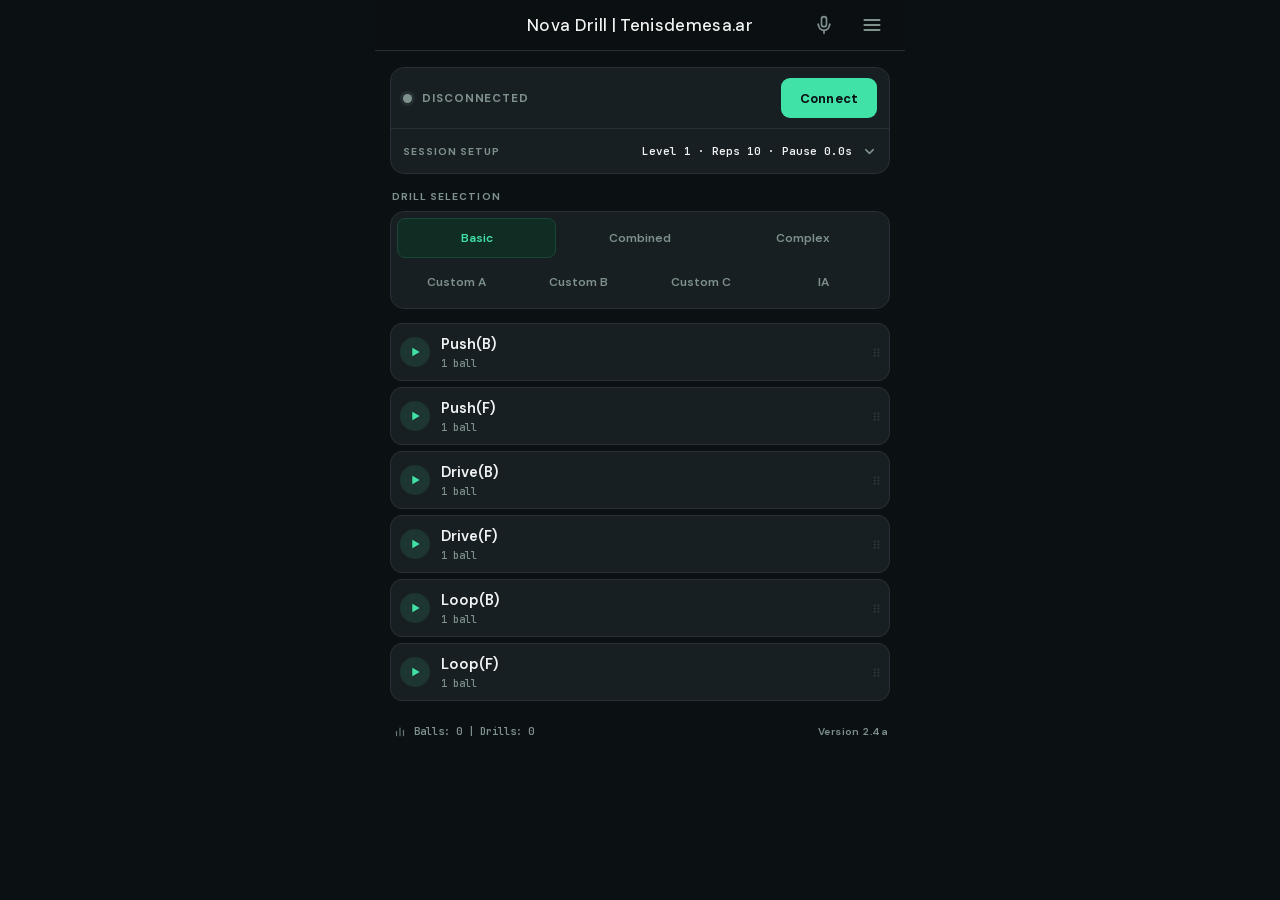
==== commit 3b5e7e01: "Give the main screen back to the drills The app opened with a 300px connection card (a Connect butto" ====
--- a/v2/index.html
+++ b/v2/index.html
@@ -105,77 +105,97 @@
     <input type="file" id="csv-input" accept=".csv" style="display:none" onchange="handleCSVUpload(event)">
     <input type="file" id="preset-file-input" accept=".json,.csv" style="display:none" onchange="handlePresetFileUpload(event)">
 
-    <div class="settings-card">
-        <div id="status-text" data-i18n="status.disconnected">Disconnected</div>
-        <button id="btn-connect" class="btn-connect" data-i18n="action.connect">Connect</button>
-
-        <div class="control-group" id="grp-difficulty">
-            <div style="text-align:center; font-size:0.65rem; color:var(--text-light); margin-bottom:5px; font-weight:700;" data-i18n="label.difficulty">DIFFICULTY LEVEL</div>
-            <div class="level-select">
-                <div class="lvl-dot active" onclick="setLevel(1, this)">1</div>
-                <div class="lvl-dot" onclick="setLevel(2, this)">2</div>
-                <div class="lvl-dot" onclick="setLevel(3, this)">3</div>
-            </div>
-        </div>
-
-        <div class="control-pill" style="margin-bottom: 10px; box-shadow:none; background:transparent; padding:0;">
-            <div class="mode-switch">
-                <div class="mode-option active" onclick="setMode('reps', this)" data-i18n="mode.reps">Reps</div>
-                <div class="mode-option" onclick="setMode('time', this)" data-i18n="mode.time">Time</div>
-            </div>
-        </div>
-
-        <div class="controls-row">
-            <div class="control-pill" id="ui-reps">
-                <label data-i18n="label.count">Count</label>
-                <input type="number" id="input-reps" value="10">
-            </div>
-            <div class="control-pill hidden" id="ui-time">
-                <label data-i18n="label.timeSeconds">Time (s)</label>
-                <input type="number" id="input-time" value="60" step="10">
-            </div>
-                <div class="control-pill">
-                    <label data-i18n="label.pauseSeconds">Pause (s)</label> <input type="number" id="input-pause" value="0.0" step="0.1">
-                </div>
-        </div>
-    </div>
+    <!-- The connection card is deliberately small: connecting is a one-off, and
+         it used to take a third of the screen away from the drill list on every
+         visit. The run settings live one tap away in a native <details>, whose
+         summary always shows what the next run will do. `#grp-difficulty` is
+         still the element switchTab() hides for categories where a level means
+         nothing. -->
+    <section class="session-card" id="session-card">
+        <div class="session-state">
+            <span class="conn-dot" id="conn-dot" aria-hidden="true"></span>
+            <span class="conn-label" id="status-text" data-i18n="status.disconnected">Disconnected</span>
+            <button id="btn-connect" class="btn-connect" data-i18n="action.connect">Connect</button>
+        </div>
+
+        <details class="session-setup" id="session-setup">
+            <summary class="setup-summary" data-i18n-attr="aria-label:label.runSetup">
+                <span class="setup-title" data-i18n="label.runSetup">Session setup</span>
+                <span class="setup-values" id="setup-values"></span>
+                <svg class="setup-chevron" viewBox="0 0 24 24" aria-hidden="true"><polyline points="6 9 12 15 18 9"></polyline></svg>
+            </summary>
+
+            <div class="setup-panel">
+                <div class="setup-field" id="grp-difficulty">
+                    <span class="setup-field-label" data-i18n="label.level">Level</span>
+                    <div class="level-select">
+                        <div class="lvl-dot active" onclick="setLevel(1, this)">1</div>
+                        <div class="lvl-dot" onclick="setLevel(2, this)">2</div>
+                        <div class="lvl-dot" onclick="setLevel(3, this)">3</div>
+                    </div>
+                </div>
+
+                <div class="setup-field">
+                    <span class="setup-field-label" data-i18n="label.mode">Mode</span>
+                    <div class="mode-switch">
+                        <div class="mode-option active" onclick="setMode('reps', this)" data-i18n="mode.reps">Reps</div>
+                        <div class="mode-option" onclick="setMode('time', this)" data-i18n="mode.time">Time</div>
+                    </div>
+                </div>
+
+                <div class="controls-row">
+                    <div class="control-pill" id="ui-reps">
+                        <label data-i18n="label.count">Count</label>
+                        <input type="number" id="input-reps" value="10">
+                    </div>
+                    <div class="control-pill hidden" id="ui-time">
+                        <label data-i18n="label.timeSeconds">Time (s)</label>
+                        <input type="number" id="input-time" value="60" step="10">
+                    </div>
+                    <div class="control-pill">
+                        <label data-i18n="label.pauseSeconds">Pause (s)</label>
+                        <input type="number" id="input-pause" value="0.0" step="0.1">
+                    </div>
+                </div>
+            </div>
+        </details>
+    </section>
 
     <div class="section-label" data-i18n="label.drillSelection">Drill Selection</div>
-    
+
+    <!-- Two rows instead of a 3x3 grid: the factory drills read as one group and
+         the user's own sets as another, and the whole strip costs half the
+         height. The icons were seven copies of the same decoration and are
+         gone; the label is the affordance. -->
     <div class="tabs-container">
-        <div class="tab-btn active" onclick="switchTab('basic', this)">
-            <div class="icon-grid"><div class="icon-dot"></div><div class="icon-dot"></div><div class="icon-dot"></div><div class="icon-dot"></div></div> <span data-i18n="tab.basic">Basic</span>
-        </div>
-        <div class="tab-btn" onclick="switchTab('combined', this)">
-            <div class="icon-grid"><div class="icon-dot"></div><div class="icon-dot"></div><div class="icon-dot"></div><div class="icon-dot"></div></div> <span data-i18n="tab.combined">Combined</span>
-        </div>
-        <div class="tab-btn" onclick="switchTab('complex', this)">
-            <div class="icon-grid"><div class="icon-dot"></div><div class="icon-dot"></div><div class="icon-dot"></div><div class="icon-dot"></div></div> <span data-i18n="tab.complex">Complex</span>
-        </div>
-        
-        <div class="tab-btn" 
-             onclick="switchTab('custom-a', this)"
-             ondrop="window.handleTabDrop(event, 'custom-a')" 
-             ondragover="window.allowTabDrop(event)">
-            <div class="icon-grid"><div class="icon-dot"></div><div class="icon-dot"></div><div class="icon-dot"></div><div class="icon-dot"></div></div> <span data-i18n="tab.custom-a">Custom A</span>
-        </div>
-        <div class="tab-btn" 
-             onclick="switchTab('custom-b', this)"
-             ondrop="window.handleTabDrop(event, 'custom-b')" 
-             ondragover="window.allowTabDrop(event)">
-            <div class="icon-grid"><div class="icon-dot"></div><div class="icon-dot"></div><div class="icon-dot"></div><div class="icon-dot"></div></div> <span data-i18n="tab.custom-b">Custom B</span>
-        </div>
-        <div class="tab-btn" 
-             onclick="switchTab('custom-c', this)"
-             ondrop="window.handleTabDrop(event, 'custom-c')" 
-             ondragover="window.allowTabDrop(event)">
-            <div class="icon-grid"><div class="icon-dot"></div><div class="icon-dot"></div><div class="icon-dot"></div><div class="icon-dot"></div></div> <span data-i18n="tab.custom-c">Custom C</span>
-        </div>
-        <!-- The assistant's own category. It is NOT a custom set: AI drills
-             live in nova_ai_drills, so importing a CSV cannot reach them and
-             they are not in the shared drill file until one is moved. -->
-        <div class="tab-btn" onclick="switchTab('ia', this)">
-            <div class="icon-grid"><div class="icon-dot"></div><div class="icon-dot"></div><div class="icon-dot"></div><div class="icon-dot"></div></div> <span data-i18n="tab.ia">IA</span>
+        <div class="tab-row">
+            <div class="tab-btn active" onclick="switchTab('basic', this)"><span data-i18n="tab.basic">Basic</span></div>
+            <div class="tab-btn" onclick="switchTab('combined', this)"><span data-i18n="tab.combined">Combined</span></div>
+            <div class="tab-btn" onclick="switchTab('complex', this)"><span data-i18n="tab.complex">Complex</span></div>
+        </div>
+        <div class="tab-row tab-row-4">
+            <div class="tab-btn"
+                 onclick="switchTab('custom-a', this)"
+                 ondrop="window.handleTabDrop(event, 'custom-a')"
+                 ondragover="window.allowTabDrop(event)">
+                <span data-i18n="tab.custom-a">Custom A</span>
+            </div>
+            <div class="tab-btn"
+                 onclick="switchTab('custom-b', this)"
+                 ondrop="window.handleTabDrop(event, 'custom-b')"
+                 ondragover="window.allowTabDrop(event)">
+                <span data-i18n="tab.custom-b">Custom B</span>
+            </div>
+            <div class="tab-btn"
+                 onclick="switchTab('custom-c', this)"
+                 ondrop="window.handleTabDrop(event, 'custom-c')"
+                 ondragover="window.allowTabDrop(event)">
+                <span data-i18n="tab.custom-c">Custom C</span>
+            </div>
+            <!-- The assistant's own category. It is NOT a custom set: AI drills
+                 live in nova_ai_drills, so importing a CSV cannot reach them and
+                 they are not in the shared drill file until one is moved. -->
+            <div class="tab-btn" onclick="switchTab('ia', this)"><span data-i18n="tab.ia">IA</span></div>
         </div>
     </div>
 
--- a/v2/css/style.css
+++ b/v2/css/style.css
@@ -372,37 +372,87 @@
 .reset-item:hover { background: var(--danger-dim); color: var(--danger-ink); }
 
 /* --- CONNECTION CARD --- */
-.settings-card {
+/* The main screen's one status surface. It used to be a full card with the
+   connect button, the level picker, the mode switch and three number fields
+   always open - about 300px before the first drill, on every visit, for
+   settings that change once a session. The card is now one row; the settings
+   are a tap away in a native <details> whose summary states the next run. */
+.session-card {
     background: var(--surface);
     border: 1px solid var(--border);
     border-radius: 14px;
-    padding: 14px;
-    margin-bottom: 20px;
-    transition: background-color var(--trans-speed);
-}
+    margin-bottom: 16px;
+    overflow: hidden;
+    transition: border-color var(--trans-speed), background-color var(--trans-speed);
+}
+.session-card.is-connected { border-color: var(--accent-line); }
+.session-card.is-error { border-color: rgba(229, 72, 77, 0.55); }
+
+.session-state {
+    display: flex;
+    align-items: center;
+    gap: 10px;
+    padding: 10px 12px;
+}
+
+/* The dot is the state at a glance; the words beside it say the same thing for
+   anyone who cannot see the colour, so it is decorative and aria-hidden. */
+.conn-dot {
+    width: 9px;
+    height: 9px;
+    border-radius: 50%;
+    flex-shrink: 0;
+    background: var(--text-light);
+    box-shadow: 0 0 0 3px rgba(126, 145, 141, 0.12);
+    transition: background var(--trans-speed), box-shadow var(--trans-speed);
+}
+.is-connected .conn-dot {
+    background: var(--primary);
+    box-shadow: 0 0 0 3px var(--primary-dim);
+}
+.is-busy .conn-dot {
+    background: var(--primary);
+    animation: connect-pulse 1.2s ease-in-out infinite;
+}
+.is-error .conn-dot { background: var(--danger); box-shadow: 0 0 0 3px var(--danger-dim); }
+
+.conn-label {
+    flex: 1;
+    min-width: 0;
+    font-size: 0.72rem;
+    font-weight: 700;
+    letter-spacing: 0.08em;
+    text-transform: uppercase;
+    color: var(--text-light);
+    white-space: nowrap;
+    overflow: hidden;
+    text-overflow: ellipsis;
+}
+.is-connected .conn-label { color: var(--primary); }
+.is-error .conn-label { color: var(--danger-ink); }
 
 .btn-connect {
-    width: 100%;
-    padding: 12px;
+    flex-shrink: 0;
+    min-height: 40px;
+    padding: 0 18px;
     border: 1px solid transparent;
     border-radius: 9px;
     font-family: inherit;
     font-weight: 700;
-    font-size: 0.9rem;
+    font-size: 0.8rem;
     letter-spacing: 0.01em;
     cursor: pointer;
     background: var(--primary);
     color: var(--primary-solid-ink);
-    margin-bottom: 16px;
     transition: background var(--trans-speed), border-color var(--trans-speed),
                 color var(--trans-speed), transform 0.1s;
 }
-.btn-connect:active { transform: scale(0.99); }
+.btn-connect:active { transform: scale(0.98); }
 
 /* Connected swaps the solid fill for the accent pill the rest of the site
    uses for "this is the one that is on". */
 .btn-connect.connected {
-    background: var(--accent-fill);
+    background: transparent;
     border-color: var(--accent-line);
     color: var(--primary);
 }
@@ -412,8 +462,76 @@
 @keyframes connect-pulse { 0%, 100% { opacity: 1 } 50% { opacity: 0.55 } }
 .btn-connect.connecting { animation: connect-pulse 1.2s ease-in-out infinite; }
 @media (prefers-reduced-motion: reduce) {
-    .btn-connect.connecting { animation: none; }
-}
+    .btn-connect.connecting, .is-busy .conn-dot { animation: none; }
+}
+
+/* --- the run settings, behind one row --- */
+.session-setup { border-top: 1px solid var(--border); }
+
+.setup-summary {
+    display: flex;
+    align-items: center;
+    gap: 10px;
+    min-height: 44px;
+    padding: 0 12px;
+    cursor: pointer;
+    list-style: none;
+    -webkit-tap-highlight-color: transparent;
+}
+.setup-summary::-webkit-details-marker { display: none; }
+.setup-summary::marker { content: ''; }
+.setup-title {
+    font-size: 0.65rem;
+    font-weight: 700;
+    text-transform: uppercase;
+    letter-spacing: 0.1em;
+    color: var(--text-light);
+    flex-shrink: 0;
+}
+.setup-values {
+    flex: 1;
+    min-width: 0;
+    text-align: right;
+    font-family: var(--font-mono);
+    font-size: 0.68rem;
+    font-weight: 600;
+    color: var(--text);
+    white-space: nowrap;
+    overflow: hidden;
+    text-overflow: ellipsis;
+}
+.setup-chevron {
+    width: 15px;
+    height: 15px;
+    flex-shrink: 0;
+    fill: none;
+    stroke: var(--text-light);
+    stroke-width: 2.4;
+    stroke-linecap: round;
+    stroke-linejoin: round;
+    transition: transform 0.2s;
+}
+.session-setup[open] .setup-chevron { transform: rotate(180deg); }
+.session-setup[open] .setup-summary { border-bottom: 1px solid var(--border); }
+
+.setup-panel { padding: 12px; display: flex; flex-direction: column; gap: 10px; }
+.setup-field {
+    display: flex;
+    align-items: center;
+    justify-content: space-between;
+    gap: 12px;
+    min-height: 40px;
+}
+.setup-field-label {
+    font-size: 0.65rem;
+    font-weight: 700;
+    text-transform: uppercase;
+    letter-spacing: 0.1em;
+    color: var(--text-light);
+}
+.setup-field .level-select { margin: 0; gap: 8px; }
+.setup-field .mode-switch { width: 190px; margin: 0; }
+.setup-panel .controls-row { margin: 0; }
 
 .control-group {
     display: flex;
@@ -571,35 +689,50 @@
 }
 
 /* --- TABS --- */
+/* Two rows: the factory drills on top, the user's sets plus the assistant's
+   category below. Seven pills in a 3x3 grid left two holes and cost ~220px;
+   this is one deliberate strip of ~96px, and every row is full. */
 .tabs-container {
     background: var(--surface);
     border: 1px solid var(--border);
     border-radius: 14px;
-    padding: 8px;
-    margin-bottom: 16px;
+    padding: 6px;
+    margin-bottom: 14px;
+    display: flex;
+    flex-direction: column;
+    gap: 4px;
+}
+
+.tab-row {
     display: grid;
-    grid-template-columns: 1fr 1fr 1fr;
-    gap: 6px;
-}
+    grid-template-columns: repeat(3, 1fr);
+    gap: 4px;
+}
+.tab-row-4 { grid-template-columns: repeat(4, 1fr); }
 
 .tab-btn {
     display: flex;
-    flex-direction: column;
     align-items: center;
     justify-content: center;
-    gap: 5px;
-    padding: 11px 5px;
-    border-radius: 9px;
+    min-height: 38px;
+    padding: 0 6px;
+    border-radius: 8px;
     border: 1px solid transparent;
     background: transparent;
     color: var(--text-light);
     font-family: inherit;
     font-weight: 600;
-    font-size: 0.7rem;
-    cursor: pointer;
-    transition: all var(--trans-speed);
+    font-size: 0.75rem;
+    cursor: pointer;
+    transition: background var(--trans-speed), color var(--trans-speed),
+                border-color var(--trans-speed);
     text-align: center;
-}
+    white-space: nowrap;
+    overflow: hidden;
+    text-overflow: ellipsis;
+    -webkit-tap-highlight-color: transparent;
+}
+.tab-btn:hover { background: var(--hover); color: var(--text); }
 
 .tab-btn.active {
     background: var(--accent-fill);
@@ -607,16 +740,6 @@
     color: var(--primary);
 }
 
-.icon-grid {
-    display: grid;
-    grid-template-columns: 1fr 1fr;
-    gap: 2px;
-    width: 9px;
-    height: 9px;
-}
-.icon-dot { background-color: currentColor; border-radius: 2px; opacity: 0.45; }
-.tab-btn.active .icon-dot { opacity: 1; }
-
 /* --- DRILL LIST --- */
 .drill-list {
     display: flex;
@@ -626,115 +749,191 @@
 }
 .hidden { display: none !important; }
 
+/* One drill is one row with two explicit controls: play, and everything else
+   opens the editor. The row is a container (not a <button>) so the play control
+   can be a real button without nesting one inside another. */
 .btn-drill {
     width: 100%;
-    min-height: 56px;
-    padding: 0 14px;
+    min-height: 58px;
     display: flex;
     flex-direction: row;
-    align-items: center;
-    justify-content: flex-start;
-    gap: 14px;
+    align-items: stretch;
+    gap: 2px;
 
     background: var(--surface);
     border: 1px solid var(--border);
-    border-radius: 10px;
+    border-radius: 12px;
     color: var(--text);
     position: relative;
     transition: transform 0.1s, background-color var(--trans-speed),
                 border-color var(--trans-speed), color var(--trans-speed);
     user-select: none;
     -webkit-user-select: none;
-    cursor: pointer;
-}
-
-.btn-drill:active { transform: scale(0.99); }
+}
+
+.btn-drill:active { transform: scale(0.995); }
 .btn-drill.running {
     border-color: var(--accent-line);
     background: var(--accent-fill);
     color: var(--primary);
 }
-.btn-drill:disabled { opacity: 0.5; cursor: not-allowed; background: var(--card-bg); }
-
-.btn-drill .drill-icon {
-    display: grid;
-    grid-template-columns: 1fr 1fr;
-    gap: 3px;
-    width: 13px;
-    height: 13px;
-    flex-shrink: 0;
-    opacity: 0.55;
-}
-.btn-drill .drill-icon .d-dot {
-    background-color: currentColor;
-    border-radius: 2px;
-    transition: background-color var(--trans-speed);
-}
-.btn-drill.running .drill-icon .d-dot { background-color: var(--primary); }
-
-.btn-drill span {
-    flex: 1;
-    text-align: left;
-    font-size: 0.92rem;
-    font-weight: 500;
-    white-space: nowrap;
-    overflow: hidden;
-    text-overflow: ellipsis;
-}
-
-.mark-random {
-    position: static;
-    width: 22px;
-    height: 22px;
-    border: 1.5px solid var(--danger);
-    color: var(--danger-ink);
-    border-radius: 50%;
-    font-family: var(--font-mono);
-    font-size: 0.65rem;
-    font-weight: 800;
-    display: flex;
-    align-items: center;
-    justify-content: center;
-    background: transparent;
-    line-height: 1;
-    flex-shrink: 0;
-}
-
-.drill-grab-handle {
-    display: flex;
-    align-items: center;
-    justify-content: center;
-    width: 26px;
-    height: 100%;
-    cursor: grab;
-    color: var(--text-light);
-    opacity: 0.35;
-    font-size: 1.3rem;
-    margin-left: 2px;
-    border-left: 1px solid var(--border);
-    padding-left: 8px;
-    flex-shrink: 0;
-    transition: opacity 0.2s;
-}
-.drill-grab-handle:hover { opacity: 1; color: var(--primary); }
-
 .btn-drill.dragging {
     opacity: 0.5;
     background: var(--card-bg);
     border: 1px dashed var(--text-light);
 }
 
+/* The one thing a row exists for. A play triangle is the least ambiguous
+   "start this" there is, and it is the only control that needs a robot: with
+   no connection it stays legible but muted, and the row still edits normally. */
+.drill-play {
+    flex: 0 0 46px;
+    width: 46px;
+    border: none;
+    background: transparent;
+    color: var(--primary);
+    cursor: pointer;
+    display: flex;
+    align-items: center;
+    justify-content: center;
+    border-radius: 12px 0 0 12px;
+    transition: background 0.15s, opacity 0.15s;
+    -webkit-tap-highlight-color: transparent;
+}
+.drill-play svg {
+    width: 30px;
+    height: 30px;
+    padding: 7px;
+    box-sizing: border-box;
+    border-radius: 50%;
+    background: var(--primary-dim);
+    fill: currentColor;
+    stroke: none;
+    margin-left: 2px;   /* optical centring: a triangle's mass sits left */
+}
+.drill-play:hover { background: var(--primary-dim); }
+.drill-play:active { background: var(--accent-fill); }
+.is-offline .drill-play { color: var(--text-light); opacity: 0.65; }
+.btn-drill.running .drill-play { color: var(--primary); }
+.btn-drill.running .drill-play svg { display: none; }
+.btn-drill.running .drill-play::after {
+    content: '';
+    width: 10px;
+    height: 10px;
+    border-radius: 2px;
+    background: currentColor;
+}
+
+.drill-main {
+    flex: 1;
+    min-width: 0;
+    display: flex;
+    flex-direction: row;
+    align-items: center;
+    gap: 8px;
+    padding: 8px 10px 8px 2px;
+    border: none;
+    background: transparent;
+    color: inherit;
+    font-family: inherit;
+    text-align: left;
+    cursor: pointer;
+    -webkit-tap-highlight-color: transparent;
+}
+/* Name over count; the pencil and the random chip are siblings on the right. */
+.drill-text {
+    flex: 1;
+    min-width: 0;
+    display: flex;
+    flex-direction: column;
+    align-items: flex-start;
+    gap: 2px;
+}
+.drill-name {
+    width: 100%;
+    font-size: 0.92rem;
+    font-weight: 600;
+    white-space: nowrap;
+    overflow: hidden;
+    text-overflow: ellipsis;
+}
+.drill-meta {
+    font-family: var(--font-mono);
+    font-size: 0.65rem;
+    font-weight: 500;
+    color: var(--text-light);
+    white-space: nowrap;
+}
+.btn-drill.running .drill-meta { color: var(--primary); }
+
+/* The pencil is the affordance that says the row's body is the editor. It is
+   decorative: the button already names itself "Edit drill". */
+.drill-edit-mark {
+    flex-shrink: 0;
+    display: flex;
+    align-items: center;
+    color: var(--text-light);
+    opacity: 0;
+    transition: opacity 0.15s;
+}
+.drill-edit-mark svg {
+    width: 15px;
+    height: 15px;
+    fill: none;
+    stroke: currentColor;
+    stroke-width: 2;
+    stroke-linecap: round;
+    stroke-linejoin: round;
+}
+.drill-main:hover .drill-edit-mark,
+.drill-main:focus-visible .drill-edit-mark { opacity: 0.9; }
+@media (hover: none) {
+    .drill-edit-mark { opacity: 0.55; }
+}
+
+.btn-drill.last-played { border-color: var(--accent-line); }
+.btn-drill.last-played .drill-play { background: var(--primary-dim); }
+
+/* The random marker used to be a red-ringed circle, which read as an error. */
+.mark-random {
+    flex: 0 0 auto;
+    margin-left: 6px;
+    padding: 1px 5px;
+    border-radius: 5px;
+    background: var(--input-bg);
+    color: var(--primary);
+    font-family: var(--font-mono);
+    font-size: 0.65rem;
+    font-weight: 700;
+    line-height: 1.4;
+}
+
+/* Dragging is desktop-only (HTML5 DnD does not fire on touch), so the grip is
+   a quiet strip at the right edge rather than a visible control on a phone. */
+.drill-grab-handle {
+    flex: 0 0 26px;
+    width: 26px;
+    display: flex;
+    align-items: center;
+    justify-content: center;
+    cursor: grab;
+    color: var(--text-light);
+    opacity: 0.28;
+    border-left: 1px solid transparent;
+    border-radius: 0 11px 11px 0;
+    transition: opacity 0.2s, border-color 0.2s, color 0.2s;
+}
+.drill-grab-handle svg { width: 15px; height: 15px; fill: currentColor; stroke: none; }
+.drill-grab-handle:hover {
+    opacity: 1;
+    color: var(--primary);
+    border-left-color: var(--border);
+}
+@media (hover: none) { .drill-grab-handle { display: none; } }
+
 /* --- STATUS, FOOTER, LOG --- */
-#status-text {
-    text-align: center;
-    font-size: 0.65rem;
-    color: var(--primary);
-    font-weight: 700;
-    height: 18px;
-    margin-bottom: 6px;
-    letter-spacing: 0.1em;
-    text-transform: uppercase;
-}
+/* #status-text is the `.conn-label` inside .session-card now; the state colours
+   live there, driven by the classes updateDrillButtonStates() puts on the card. */
 
 .log-box {
     margin-top: 10px;
@@ -1031,7 +1230,8 @@
 
 .group-title {
     background: var(--card-bg);
-    padding: 9px 12px;
+    padding: 8px 12px;
+    min-height: 46px;
     font-size: 0.65rem;
     font-weight: 700;
     color: var(--text-light);
@@ -1041,7 +1241,36 @@
     display: flex;
     justify-content: space-between;
     align-items: center;
-}
+    gap: 10px;
+}
+.group-id { display: flex; align-items: center; gap: 10px; min-width: 0; }
+.ball-index { white-space: nowrap; }
+
+/* Scatter belongs to the step, not to a variant, so it lives in the header as
+   one number with a label rather than as a boxed field inside the form. */
+.scatter-field {
+    display: flex;
+    align-items: center;
+    gap: 6px;
+    color: var(--text-light);
+    font-size: 0.65rem;
+    font-weight: 700;
+    letter-spacing: 0.08em;
+}
+.scatter-field input {
+    width: 42px;
+    border: 1px solid var(--border);
+    background: var(--input-bg);
+    border-radius: 6px;
+    padding: 3px 4px;
+    color: var(--text);
+    font-family: var(--font-mono);
+    font-size: 0.72rem;
+    font-weight: 700;
+    text-align: center;
+    -moz-appearance: textfield;
+}
+.scatter-field input:focus { outline: none; border-color: var(--accent-line); color: var(--primary); }
 
 /* --- toggles --- */
 .ball-toggle {
@@ -1049,6 +1278,13 @@
     align-items: center;
     gap: 8px;
     cursor: pointer;
+    padding: 0;
+    border: none;
+    background: transparent;
+    /* 32x18 of artwork inside a real 40px tap target, without moving the row */
+    min-height: 40px;
+    margin: -10px 0;
+    -webkit-tap-highlight-color: transparent;
 }
 
 .toggle-switch {
@@ -1091,33 +1327,14 @@
 .random-toggle-container input:checked + .toggle-switch { background: var(--primary); }
 .random-toggle-container input:checked + .toggle-switch::after { transform: translateX(14px); background: var(--on-accent); }
 
-.btn-add-opt {
-    background: transparent;
-    border: 1px solid var(--accent-line);
-    color: var(--primary);
-    width: 24px;
-    height: 24px;
-    border-radius: 6px;
-    display: flex;
-    align-items: center;
-    justify-content: center;
-    cursor: pointer;
-    font-size: 1.1rem;
-    font-weight: 400;
-    line-height: 1;
-    padding: 0 0 2px 0;
-    transition: all 0.2s;
-}
-.btn-add-opt:hover { background: var(--accent-fill); transform: scale(1.08); }
-
-.option-card { padding: 10px; border-bottom: 1px solid var(--border); position: relative; }
+.option-card { padding: 11px 12px; border-bottom: 1px solid var(--border); position: relative; }
 .option-card:last-child { border-bottom: none; }
 
 .option-label {
     font-size: 0.65rem;
     font-weight: 700;
     color: var(--text-light);
-    margin-bottom: 5px;
+    margin-bottom: 6px;
     text-transform: uppercase;
     letter-spacing: 0.1em;
     display: block;
@@ -1136,17 +1353,19 @@
     flex-direction: column;
     background: var(--input-bg);
     border: 1px solid var(--border);
-    border-radius: 8px;
-    padding: 5px;
+    border-radius: 9px;
+    padding: 6px 6px 2px;
     min-width: 0;
-}
+    transition: border-color 0.15s;
+}
+.editor-field:focus-within { border-color: var(--accent-line); }
 
 .field-header {
     display: flex;
     justify-content: space-between;
     align-items: center;
     margin-bottom: 1px;
-    padding: 0 4px;
+    padding: 0 2px;
     gap: 4px;
 }
 
@@ -1171,12 +1390,12 @@
     border: none;
     background: transparent;
     font-family: var(--font-mono);
-    font-size: 0.9rem;
+    font-size: 1rem;
     color: var(--text);
     font-weight: 700;
     text-align: center;
     width: 100%;
-    padding: 4px 0;
+    padding: 5px 0 6px;
     -moz-appearance: textfield;
 }
 .editor-field input:focus { outline: none; color: var(--primary); }
@@ -1186,8 +1405,8 @@
     display: flex;
     align-items: center;
     justify-content: space-between;
-    margin-bottom: 8px;
-    padding: 0 4px;
+    margin-bottom: 9px;
+    padding: 0 2px;
 }
 
 .spin-label {
@@ -1207,18 +1426,20 @@
 }
 
 .sc-opt {
-    padding: 5px 12px;
+    padding: 6px 12px;
     font-size: 0.65rem;
     font-weight: 700;
     border-radius: 6px;
     cursor: pointer;
     color: var(--text-light);
     transition: all 0.2s;
-}
-
-/* The neutral selected state first, then the two semantic fills. editor.js
-   and presetUi.js also set `background` inline on the selected .sc-opt; both
-   write var(--spin-top) / var(--spin-back), so the token and the markup agree. */
+    min-height: 30px;
+    display: flex;
+    align-items: center;
+}
+
+/* Top and back are the only two semantic colours left in the editor, and they
+   mean something: amber is topspin, blue is backspin, in every theme. */
 .sc-opt.active {
     background: var(--card-bg);
     color: var(--text);
@@ -1226,14 +1447,24 @@
 .sc-opt:first-child.active { background: var(--spin-top); color: var(--on-accent); }
 .sc-opt:last-child.active { background: var(--spin-back); color: var(--on-accent); }
 
-/* --- per-ball actions --- */
-.card-actions { display: flex; gap: 6px; margin-top: 6px; }
+/* --- per-ball actions ---
+   One toolbar, one look. Test is the only action a normal edit needs; the
+   rest of what used to be four differently-coloured buttons (a blue Variant,
+   a red Delete, a green star) is one list behind "more". */
+.card-actions {
+    display: flex;
+    align-items: stretch;
+    gap: 6px;
+    margin-top: 8px;
+}
 
 .btn-action {
     flex: 1;
+    min-height: 40px;
     padding: 8px;
     border-radius: 8px;
-    border: 1px solid transparent;
+    border: 1px solid var(--border);
+    background: transparent;
     font-family: inherit;
     font-size: 0.68rem;
     font-weight: 700;
@@ -1241,22 +1472,91 @@
     display: flex;
     align-items: center;
     justify-content: center;
+    gap: 7px;
     transition: background 0.2s, border-color 0.2s, color 0.2s;
     text-transform: uppercase;
     letter-spacing: 0.04em;
+    color: var(--text-light);
+}
+.btn-action svg {
+    width: 14px;
+    height: 14px;
+    flex-shrink: 0;
+    fill: none;
+    stroke: currentColor;
+    stroke-width: 2;
+    stroke-linecap: round;
+    stroke-linejoin: round;
+}
+.btn-action:hover { color: var(--text); border-color: var(--accent-line); }
+.btn-action:disabled { opacity: 0.45; cursor: not-allowed; border-color: var(--border); }
+.btn-act-test:hover:not(:disabled) { color: var(--primary); background: var(--primary-dim); }
+
+.btn-more {
+    flex: 0 0 52px;
+    position: relative;
+    list-style: none;
+    color: var(--text-light);
+}
+.btn-more::-webkit-details-marker { display: none; }
+.btn-more::marker { content: ''; }
+.btn-more svg { fill: currentColor; stroke: none; width: 17px; height: 17px; }
+
+.ball-more { position: relative; display: flex; }
+.ball-more[open] .btn-more {
+    color: var(--primary);
+    border-color: var(--accent-line);
+    background: var(--accent-fill);
+}
+
+/* Opens upward: the toolbar is at the bottom of the card, and a menu that grew
+   downwards would open into the modal's scroll edge. */
+.ball-more-list {
+    position: absolute;
+    right: 0;
+    bottom: calc(100% + 8px);
+    width: 232px;
+    padding: 5px;
+    background: var(--surface);
+    border: 1px solid var(--border);
+    border-radius: 12px;
+    box-shadow: 0 14px 34px var(--shadow);
+    z-index: 20;
+    display: flex;
+    flex-direction: column;
+    gap: 2px;
+}
+.ball-more-item {
+    display: flex;
+    align-items: center;
+    gap: 10px;
+    min-height: 42px;
+    padding: 0 10px;
+    border: none;
+    border-radius: 8px;
+    background: transparent;
     color: var(--text);
-}
-
-.btn-act-test { background: var(--input-bg); border-color: var(--border); }
-.btn-act-test:hover { border-color: var(--accent-line); color: var(--primary); }
-.btn-act-test:disabled { opacity: 0.5; cursor: not-allowed; }
-
-.btn-act-clone { background: var(--spin-back); color: var(--on-accent); }
-.btn-act-clone:hover { opacity: 0.88; }
-
-.btn-act-del { background: var(--danger); color: var(--on-accent); }
-.btn-act-del:hover { opacity: 0.88; }
-.btn-act-del:disabled { opacity: 0.3; cursor: not-allowed; }
+    font-family: inherit;
+    font-size: 0.78rem;
+    font-weight: 600;
+    text-align: left;
+    cursor: pointer;
+}
+.ball-more-item:hover { background: var(--hover); }
+.ball-more-item svg {
+    width: 16px;
+    height: 16px;
+    flex-shrink: 0;
+    fill: none;
+    stroke: currentColor;
+    stroke-width: 2;
+    stroke-linecap: round;
+    stroke-linejoin: round;
+    color: var(--text-light);
+}
+.ball-more-item.danger { color: var(--danger-ink); }
+.ball-more-item.danger svg { color: var(--danger-ink); }
+.ball-more-item:disabled { opacity: 0.4; cursor: not-allowed; background: transparent; }
 
 .btn-header-share {
     background: transparent;
@@ -1308,13 +1608,17 @@
 }
 .btn-modal:active { transform: scale(0.97); }
 
+/* Destructive, but not shouting: it is an icon at the end of the footer, and a
+   filled red block next to Save read as a second primary action. */
 .btn-delete-drill {
-    background: var(--danger);
-    color: var(--on-accent);
+    background: transparent;
+    border: 1px solid var(--border);
+    color: var(--danger-ink);
     width: 44px;
     flex: 0 0 44px;
     padding: 0;
 }
+.btn-delete-drill:hover { background: var(--danger-dim); border-color: var(--danger); }
 .btn-delete-drill svg { width: 20px; height: 20px; fill: none; stroke: currentColor; stroke-width: 2; stroke-linecap: round; stroke-linejoin: round; }
 .btn-delete-drill:disabled { opacity: 0.3; cursor: not-allowed; }
 
@@ -1453,9 +1757,9 @@
     gap: 7px;
     padding: 11px;
     margin: 0 0 14px 0;
-    border: 1px dashed var(--accent-line);
+    border: 1px dashed var(--border);
     border-radius: 10px;
-    background: var(--accent-fill);
+    background: transparent;
     color: var(--primary);
     font-size: 0.68rem;
     font-weight: 700;
@@ -1464,7 +1768,7 @@
     cursor: pointer;
     transition: background 0.2s, transform 0.1s;
 }
-.preset-entry:hover { background: var(--primary-dim); }
+.preset-entry:hover { background: var(--primary-dim); border-color: var(--accent-line); }
 .preset-entry:active { transform: scale(0.99); }
 .preset-entry svg { flex-shrink: 0; width: 16px; height: 16px; fill: none; stroke: currentColor; }
 
@@ -1511,13 +1815,16 @@
 .preset-chip-axis { font-size: 0.65rem; color: var(--text-light); }
 
 .preset-actions { display: flex; gap: 6px; margin-top: 10px; }
+/* Three ways to insert one preset, but only one of them is the default: the
+   two alternatives are quiet so the card reads as "Add" first. */
 .btn-preset-add {
     flex: 1;
-    padding: 9px 4px;
+    min-height: 36px;
+    padding: 8px 4px;
     border-radius: 8px;
-    border: 1px solid var(--accent-line);
+    border: 1px solid var(--border);
     background: transparent;
-    color: var(--primary);
+    color: var(--text-light);
     font-family: inherit;
     font-size: 0.66rem;
     font-weight: 700;
@@ -1525,12 +1832,13 @@
     text-transform: uppercase;
     letter-spacing: 0.04em;
     white-space: nowrap;
-    transition: background 0.2s, transform 0.1s;
-}
-.btn-preset-add:hover { background: var(--accent-fill); }
+    transition: background 0.2s, border-color 0.2s, color 0.2s, transform 0.1s;
+}
+.btn-preset-add:hover { background: var(--hover); color: var(--text); border-color: var(--accent-line); }
 .btn-preset-add:disabled { color: var(--text-light); border-color: var(--border); background: transparent; }
 .btn-preset-add:active { transform: scale(0.97); }
 .btn-preset-add.solid { background: var(--primary); border-color: var(--primary); color: var(--primary-solid-ink); }
+.btn-preset-add.solid:hover { opacity: 0.9; color: var(--primary-solid-ink); }
 .btn-preset-add:disabled { opacity: 0.55; cursor: not-allowed; }
 
 .preset-empty { text-align: center; color: var(--text-light); font-size: 0.82rem; padding: 24px 10px; line-height: 1.6; }
@@ -2464,6 +2772,9 @@
     position: static;
     margin: 0;
 }
+/* Same weight as the hamburger beside it: two quiet glyphs, not a button and
+   a glyph. The border made the assistant look like the header's primary
+   action on a screen whose primary action is Connect. */
 .ai-open-btn {
     display: flex;
     align-items: center;
@@ -2471,13 +2782,14 @@
     width: 40px;
     height: 40px;
     margin-right: 2px;
-    border: 1px solid var(--border);
+    border: none;
     border-radius: 9px;
-    background: var(--input-bg);
-    color: var(--text);
-    cursor: pointer;
-}
-.ai-open-btn:hover { border-color: var(--accent-line); color: var(--primary); }
+    background: transparent;
+    color: var(--text-light);
+    cursor: pointer;
+    transition: color var(--trans-speed), background var(--trans-speed);
+}
+.ai-open-btn:hover { color: var(--primary); background: var(--hover); }
 
 /* --- the AI settings form -----------------------------------------------
    The first place in the app with a real form in it, so it brings its own
@@ -2870,3 +3182,11 @@
     width: 100%;
     box-sizing: border-box;
 }
+
+/* A sidespin step is the one thing the robot cannot do by itself, so the chip
+   that says so is deliberately the loudest non-generated chip on the card. */
+.ai-chip.side-spin {
+    border-color: var(--spin-back);
+    color: var(--spin-back);
+    font-weight: 600;
+}
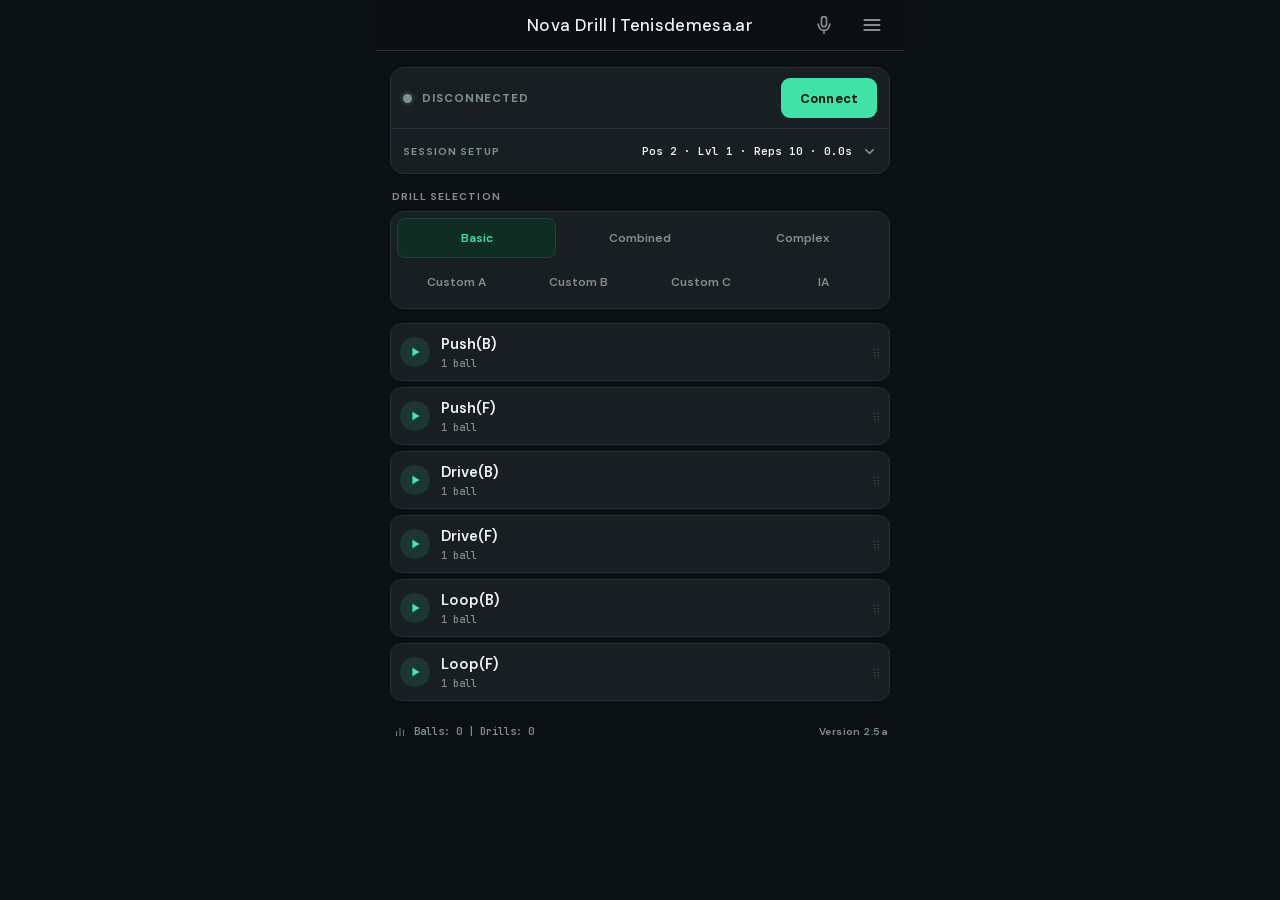
==== commit 873dfb83: "Place the robot on a nine-square grid and show difficulty as stars - Add the keypad-style robot grid" ====
--- a/v2/index.html
+++ b/v2/index.html
@@ -126,12 +126,39 @@
             </summary>
 
             <div class="setup-panel">
+                <!-- Where the robot stands, using the original app's nine-square
+                     grid. The row order is the keypad's: 7-9 at the top are
+                     beside the net, 1-3 at the bottom are on the back edge, and
+                     the player is looking across the table. The runner
+                     compensates each ball for this square; the drill itself is
+                     never rewritten. -->
+                <div class="setup-field position-field">
+                    <div class="position-copy">
+                        <span class="setup-field-label" data-i18n="label.robotPosition">Robot position</span>
+                        <span class="position-name" id="position-name"></span>
+                        <span class="position-hint" data-i18n="position.hint">Drills adjust to where the robot is standing.</span>
+                    </div>
+                    <div class="position-grid" id="position-grid" role="group"
+                         data-i18n-attr="aria-label:label.robotPosition">
+                        <span class="position-net" data-i18n="position.net">Net</span>
+                        <button type="button" class="pos-cell" data-pos="7" onclick="setRobotPosition(7)" data-i18n-attr="aria-label:position.7">7</button>
+                        <button type="button" class="pos-cell" data-pos="8" onclick="setRobotPosition(8)" data-i18n-attr="aria-label:position.8">8</button>
+                        <button type="button" class="pos-cell" data-pos="9" onclick="setRobotPosition(9)" data-i18n-attr="aria-label:position.9">9</button>
+                        <button type="button" class="pos-cell" data-pos="4" onclick="setRobotPosition(4)" data-i18n-attr="aria-label:position.4">4</button>
+                        <button type="button" class="pos-cell" data-pos="5" onclick="setRobotPosition(5)" data-i18n-attr="aria-label:position.5">5</button>
+                        <button type="button" class="pos-cell" data-pos="6" onclick="setRobotPosition(6)" data-i18n-attr="aria-label:position.6">6</button>
+                        <button type="button" class="pos-cell" data-pos="1" onclick="setRobotPosition(1)" data-i18n-attr="aria-label:position.1">1</button>
+                        <button type="button" class="pos-cell" data-pos="2" onclick="setRobotPosition(2)" data-i18n-attr="aria-label:position.2">2</button>
+                        <button type="button" class="pos-cell" data-pos="3" onclick="setRobotPosition(3)" data-i18n-attr="aria-label:position.3">3</button>
+                    </div>
+                </div>
+
                 <div class="setup-field" id="grp-difficulty">
-                    <span class="setup-field-label" data-i18n="label.level">Level</span>
-                    <div class="level-select">
-                        <div class="lvl-dot active" onclick="setLevel(1, this)">1</div>
-                        <div class="lvl-dot" onclick="setLevel(2, this)">2</div>
-                        <div class="lvl-dot" onclick="setLevel(3, this)">3</div>
+                    <span class="setup-field-label" data-i18n="label.ballLevel">Ball level</span>
+                    <div class="level-select stars" role="group" data-i18n-attr="aria-label:label.ballLevel">
+                        <div class="lvl-dot active" onclick="setLevel(1, this)" data-i18n-attr="aria-label:a11y.star1">★</div>
+                        <div class="lvl-dot" onclick="setLevel(2, this)" data-i18n-attr="aria-label:a11y.star2">★★</div>
+                        <div class="lvl-dot" onclick="setLevel(3, this)" data-i18n-attr="aria-label:a11y.star3">★★★</div>
                     </div>
                 </div>
 
@@ -226,7 +253,7 @@
             <span id="stats-display">Balls: 0 | Drills: 0</span>
             <span class="sr-only" data-i18n="menu.statistics">Statistics</span>
         </button>
-        <div data-i18n="footer.version">Version 2.4a</div>
+        <div data-i18n="footer.version">Version 2.5a</div>
     </div>
     
     <div id="log" class="log-box"></div>
@@ -442,7 +469,7 @@
         </div>
         <div class="modal-body about-body">
             <h3 class="about-title" data-i18n="app.title">Nova Drill | Tenisdemesa.ar</h3>
-            <p class="about-version" data-i18n="footer.version">Version 2.4a</p>
+            <p class="about-version" data-i18n="footer.version">Version 2.5a</p>
             <a class="about-link" href="https://github.com/Ceneka/nova" target="_blank" rel="noopener noreferrer"
                data-i18n="about.viewOnGithub">View on GitHub</a>
 
--- a/v2/css/style.css
+++ b/v2/css/style.css
@@ -678,6 +678,102 @@
     color: var(--primary);
 }
 
+/* Stars are wider than a single digit, so the same control becomes a pill.
+   The minimum width keeps a one-star target as tappable as the old circle. */
+.level-select.stars .lvl-dot {
+    width: auto;
+    min-width: 34px;
+    padding: 0 7px;
+    border-radius: 17px;
+    font-family: var(--font-sans);
+    font-size: 0.8rem;
+    letter-spacing: -1px;
+}
+
+/* --- ROBOT POSITION ---
+   A 3x3 keypad: near the net at the top, the back edge at the bottom, so the
+   picture is the table as the player sees it. The cells are fixed-size and
+   get no horizontal padding, because this stylesheet is content-box. */
+.position-field {
+    align-items: flex-start;
+}
+
+.position-copy {
+    display: flex;
+    flex-direction: column;
+    gap: 3px;
+    min-width: 0;
+    flex: 1;
+}
+
+.position-name {
+    font-size: 0.8rem;
+    color: var(--text);
+    line-height: 1.25;
+}
+
+.position-hint {
+    font-size: 0.65rem;
+    color: var(--text-light);
+    line-height: 1.35;
+}
+
+.position-grid {
+    display: grid;
+    grid-template-columns: repeat(3, 36px);
+    gap: 4px;
+    flex-shrink: 0;
+}
+
+.position-net {
+    grid-column: 1 / -1;
+    height: 14px;
+    border-bottom: 2px solid var(--border);
+    color: var(--text-light);
+    font-size: 0.65rem;
+    font-weight: 700;
+    letter-spacing: 0.1em;
+    text-transform: uppercase;
+    text-align: center;
+    line-height: 1;
+    padding-bottom: 3px;
+}
+
+.pos-cell {
+    width: 36px;
+    height: 36px;
+    border-radius: 8px;
+    background: var(--input-bg);
+    border: 1px solid var(--border);
+    color: var(--text-light);
+    font-family: var(--font-mono);
+    font-size: 0.85rem;
+    font-weight: 700;
+    cursor: pointer;
+    transition: all var(--trans-speed);
+    -webkit-tap-highlight-color: transparent;
+}
+
+.pos-cell.active {
+    background: var(--accent-fill);
+    border-color: var(--accent-line);
+    color: var(--primary);
+}
+
+.pos-cell:focus-visible {
+    outline: 2px solid var(--primary);
+    outline-offset: 2px;
+}
+
+/* The one line in the editor that explains why Test may not match the form. */
+.editor-context {
+    margin: -4px 0 10px;
+    text-align: center;
+    font-size: 0.65rem;
+    color: var(--text-light);
+    letter-spacing: 0.02em;
+}
+
 .section-label {
     font-size: 0.65rem;
     font-weight: 700;
